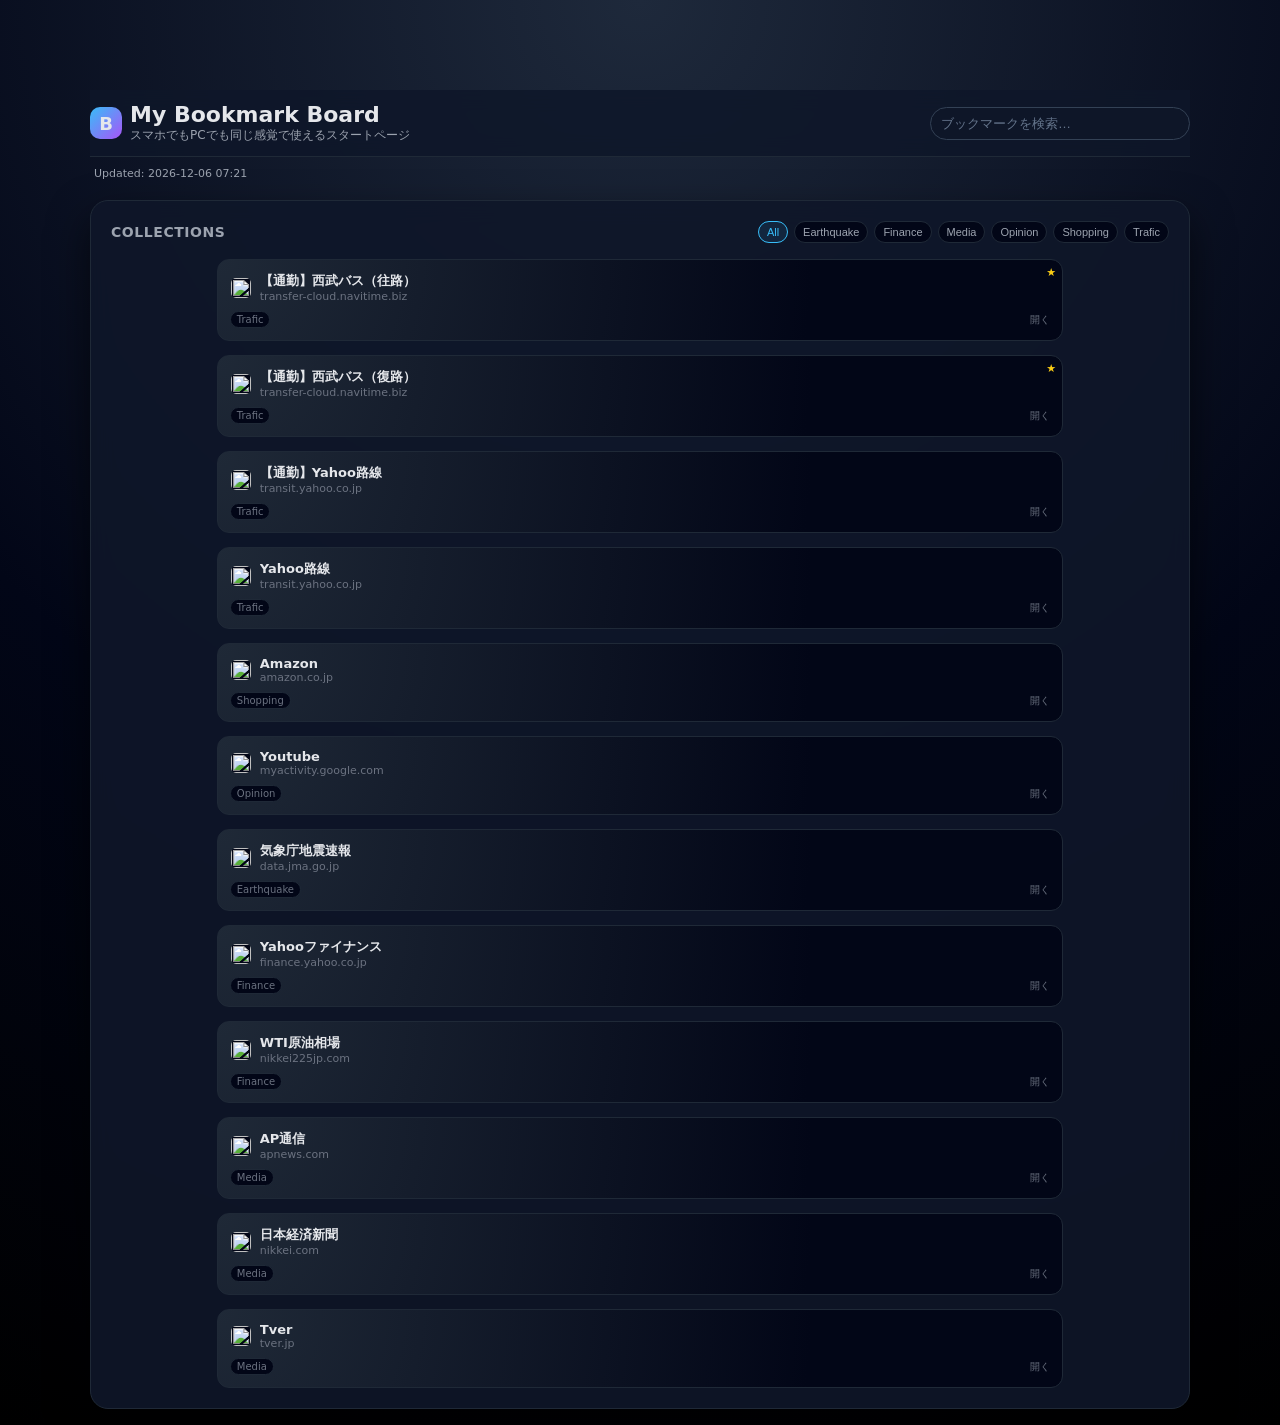
==== index.html @ b2324248 "Add files via upload" ====
<!DOCTYPE html>
<html lang="ja">
<head>
  <meta charset="UTF-8" />
  <meta name="viewport" content="width=device-width,initial-scale=1" />
  <title>My Bookmarks</title>

  <link rel="icon" type="image/png" sizes="32x32" href="maruto.png">
  <link rel="icon" type="image/png" sizes="192x192" href="maruto.png">

  <style>
    :root {
      --bg: #0f172a;
      --card: #1e293b;
      --accent: #38bdf8;
      --text: #e5e7eb;
      --muted: #9ca3af;
      --radius: 12px;
    }

    * {
      box-sizing: border-box;
      margin: 0;
      padding: 0;
    }

    body {
      font-family: system-ui, -apple-system, BlinkMacSystemFont, "Segoe UI", sans-serif;
      background: radial-gradient(circle at top, #1e293b 0, #020617 55%, #000 100%);
      color: var(--text);
      min-height: 100vh;
      display: flex;
      justify-content: center;
      align-items: stretch;
      padding: 16px;

      /* ▼ 固定ヘッダーと重ならないように余白を追加 */
      padding-top: 90px;
    }

    .app {
      width: 100%;
      max-width: 1100px;
      margin: auto;
      display: flex;
      flex-direction: column;
      gap: 16px;
    }

    /* ▼ ヘッダーを固定（sticky）にする */
    header {
      position: sticky;
      top: 0;
      z-index: 9999;
      background: rgba(15, 23, 42, 0.85);
      backdrop-filter: blur(10px);
      padding: 12px 0;
      border-bottom: 1px solid #1f2937;

      display: flex;
      flex-wrap: wrap;
      align-items: center;
      justify-content: space-between;
      gap: 12px;
    }

    .title {
      display: flex;
      align-items: center;
      gap: 8px;
    }

    .logo {
      width: 32px;
      height: 32px;
      border-radius: 10px;
      background: linear-gradient(135deg, #38bdf8, #a855f7);
      display: flex;
      align-items: center;
      justify-content: center;
      font-weight: 700;
      font-size: 18px;
    }

    h1 {
      font-size: 20px;
    }

    .subtitle {
      font-size: 12px;
      color: var(--muted);
    }

    .file-info {
      font-size: 11px;
      color: #9ca3af;
      margin-top: -6px;
      margin-bottom: 4px;
      padding-left: 4px;
      user-select: none;
    }

    .search {
      flex: 1;
      min-width: 180px;
      display: flex;
      justify-content: flex-end;
    }

    .search input {
      width: 100%;
      max-width: 260px;
      padding: 8px 10px;
      border-radius: 999px;
      border: 1px solid #334155;
      background: rgba(15, 23, 42, 0.9);
      color: var(--text);
      font-size: 13px;
      outline: none;
    }

    .search input::placeholder {
      color: #64748b;
    }

    main {
      background: rgba(15, 23, 42, 0.9);
      border-radius: 18px;
      border: 1px solid #1f2937;
      box-shadow: 0 18px 40px rgba(0, 0, 0, 0.6);
      padding: 16px;
      display: flex;
      flex-direction: column;
      gap: 16px;
      backdrop-filter: blur(12px);
    }

    .section-header {
      display: flex;
      justify-content: space-between;
      align-items: center;
      gap: 8px;
      flex-wrap: wrap;
    }

    .section-header h2 {
      font-size: 14px;
      letter-spacing: 0.04em;
      text-transform: uppercase;
      color: #9ca3af;
    }

    .tags {
      display: flex;
      flex-wrap: wrap;
      gap: 6px;
    }

    .tag {
      font-size: 11px;
      padding: 4px 8px;
      border-radius: 999px;
      border: 1px solid #1f2937;
      background: #020617;
      color: #9ca3af;
      cursor: pointer;
      user-select: none;
    }

    .tag.active {
      border-color: var(--accent);
      color: var(--accent);
      background: rgba(56, 189, 248, 0.1);
    }

    .grid {
      display: flex;
      flex-direction: column;
      gap: 12px;
    }

    .card {
      position: relative;
      background: radial-gradient(circle at top left, #1f2937 0, #020617 70%);
      border-radius: var(--radius);
      padding: 12px;
      border: 1px solid #1f2937;
      display: flex;
      flex-direction: column;
      gap: 8px;
      cursor: pointer;
      transition: transform 0.12s ease-out, box-shadow 0.12s ease-out, border-color 0.12s;

      width: 80%;
      margin: 0 auto;
    }

    .card:hover {
      transform: translateY(-2px);
      box-shadow: 0 10px 25px rgba(15, 23, 42, 0.9);
      border-color: var(--accent);
    }

    .card-header {
      display: flex;
      align-items: center;
      gap: 8px;
    }

    .favicon {
      width: 22px;
      height: 22px;
      border-radius: 6px;
      background: #020617;
      display: flex;
      align-items: center;
      justify-content: center;
      font-size: 11px;
      border: 1px solid #1f2937;
      overflow: hidden;
    }

    .favicon img {
      width: 100%;
      height: 100%;
      object-fit: cover;
    }

    .card-title {
      font-size: 13px;
      font-weight: 600;
      white-space: nowrap;
      overflow: hidden;
      text-overflow: ellipsis;
    }

    .card-url {
      font-size: 11px;
      color: #6b7280;
      white-space: nowrap;
      overflow: hidden;
      text-overflow: ellipsis;
    }

    .card-footer {
      display: flex;
      justify-content: space-between;
      align-items: center;
      font-size: 10px;
      color: #6b7280;
    }

    .badge {
      padding: 2px 6px;
      border-radius: 999px;
      border: 1px solid #1f2937;
      background: #020617;
    }

    .pin {
      position: absolute;
      top: 6px;
      right: 6px;
      font-size: 11px;
      color: #facc15;
    }

    @media (min-width: 768px) {
      main {
        padding: 20px;
      }
      h1 {
        font-size: 22px;
      }
      .grid {
        gap: 14px;
      }
    }
  </style>
</head>

<body>
  <div class="app">
    <header>
      <div class="title">
        <div class="logo">B</div>
        <div>
          <h1>My Bookmark Board</h1>
          <div class="subtitle">スマホでもPCでも同じ感覚で使えるスタートページ</div>
        </div>
      </div>
      <div class="search">
        <input id="searchInput" type="search" placeholder="ブックマークを検索…" />
      </div>
    </header>

    <div id="fileInfo" class="file-info"></div>

    <main>
      <div class="section-header">
        <h2>Collections</h2>
        <div class="tags" id="tagBar"></div>
      </div>

      <section class="grid" id="bookmarkGrid"></section>
    </main>
  </div>

  <script>
    let bookmarks = [];
    let activeTag = "All";
    let searchKeyword = "";

    function getDomain(url) {
      try { return new URL(url).hostname.replace("www.", ""); }
      catch { return url; }
    }

    function getFaviconUrl(url) {
      try {
        const u = new URL(url);
        return `${u.origin}/favicon.ico`;
      } catch {
        return "";
      }
    }

    const gridEl = document.getElementById("bookmarkGrid");
    const tagBarEl = document.getElementById("tagBar");
    const searchInputEl = document.getElementById("searchInput");

    function renderTags() {
      const tags = ["All", ...new Set(bookmarks.map(b => b.tag))];

      const sortedTags = ["All", ...tags.slice(1).sort((a, b) =>
        a.localeCompare(b, 'en', { sensitivity: 'base' })
      )];

      tagBarEl.innerHTML = "";
      sortedTags.forEach(tag => {
        const btn = document.createElement("button");
        btn.textContent = tag;
        btn.className = "tag" + (tag === activeTag ? " active" : "");
        btn.addEventListener("click", () => {
          activeTag = tag;
          renderTags();
          renderGrid();
        });
        tagBarEl.appendChild(btn);
      });
    }

    function renderGrid() {
      gridEl.innerHTML = "";

      const filtered = bookmarks
        .filter(b => activeTag === "All" || b.tag === activeTag)
        .filter(b =>
          !searchKeyword ||
          b.title.toLowerCase().includes(searchKeyword) ||
          b.url.toLowerCase().includes(searchKeyword)
        );

      filtered.forEach(b => {
        const card = document.createElement("article");
        card.className = "card";
        card.addEventListener("click", () => window.open(b.url, "_blank"));

        const faviconUrl = getFaviconUrl(b.url);

        card.innerHTML = `
          ${b.pinned ? '<div class="pin">★</div>' : ""}
          <div class="card-header">
            <div class="favicon">
              ${faviconUrl ? `<img src="${faviconUrl}" alt="">` : `<span>${b.title[0] ?? "?"}</span>`}
            </div>
            <div>
              <div class="card-title" title="${b.title}">${b.title}</div>
              <div class="card-url" title="${b.url}">${getDomain(b.url)}</div>
            </div>
          </div>
          <div class="card-footer">
            <span class="badge">${b.tag}</span>
            <span>開く</span>
          </div>
        `;

        gridEl.appendChild(card);
      });
    }

    fetch("bookmarks.json", { cache: "no-store" })
      .then(res => {
        const lastModified = res.headers.get("Last-Modified");

        if (lastModified) {
          const date = new Date(lastModified);

          const y = date.getFullYear();
          const m = String(date.getMonth() + 1).padStart(2, "0");
          const d = String(date.getDate()).padStart(2, "0");
          const hh = String(date.getHours()).padStart(2, "0");
          const mm = String(date.getMinutes()).padStart(2, "0");

          document.getElementById("fileInfo").textContent =
            `Updated: ${y}-${m}-${d} ${hh}:${mm}`;
        }

        return res.json();
      })
      .then(data => {
        bookmarks = data;
        renderTags();
        renderGrid();
      })
      .catch(err => console.error("JSON 読み込みエラー:", err));

    const fileInfoEl = document.getElementById("fileInfo");
    const modified = new Date(document.lastModified);
    fileInfoEl.textContent = `Updated: ${modified.getFullYear()}-${String(modified.getMonth()+1).padStart(2,"0")}-${String(modified.getDate()).padStart(2,"0")}`;
  </script>
</body>
</html>
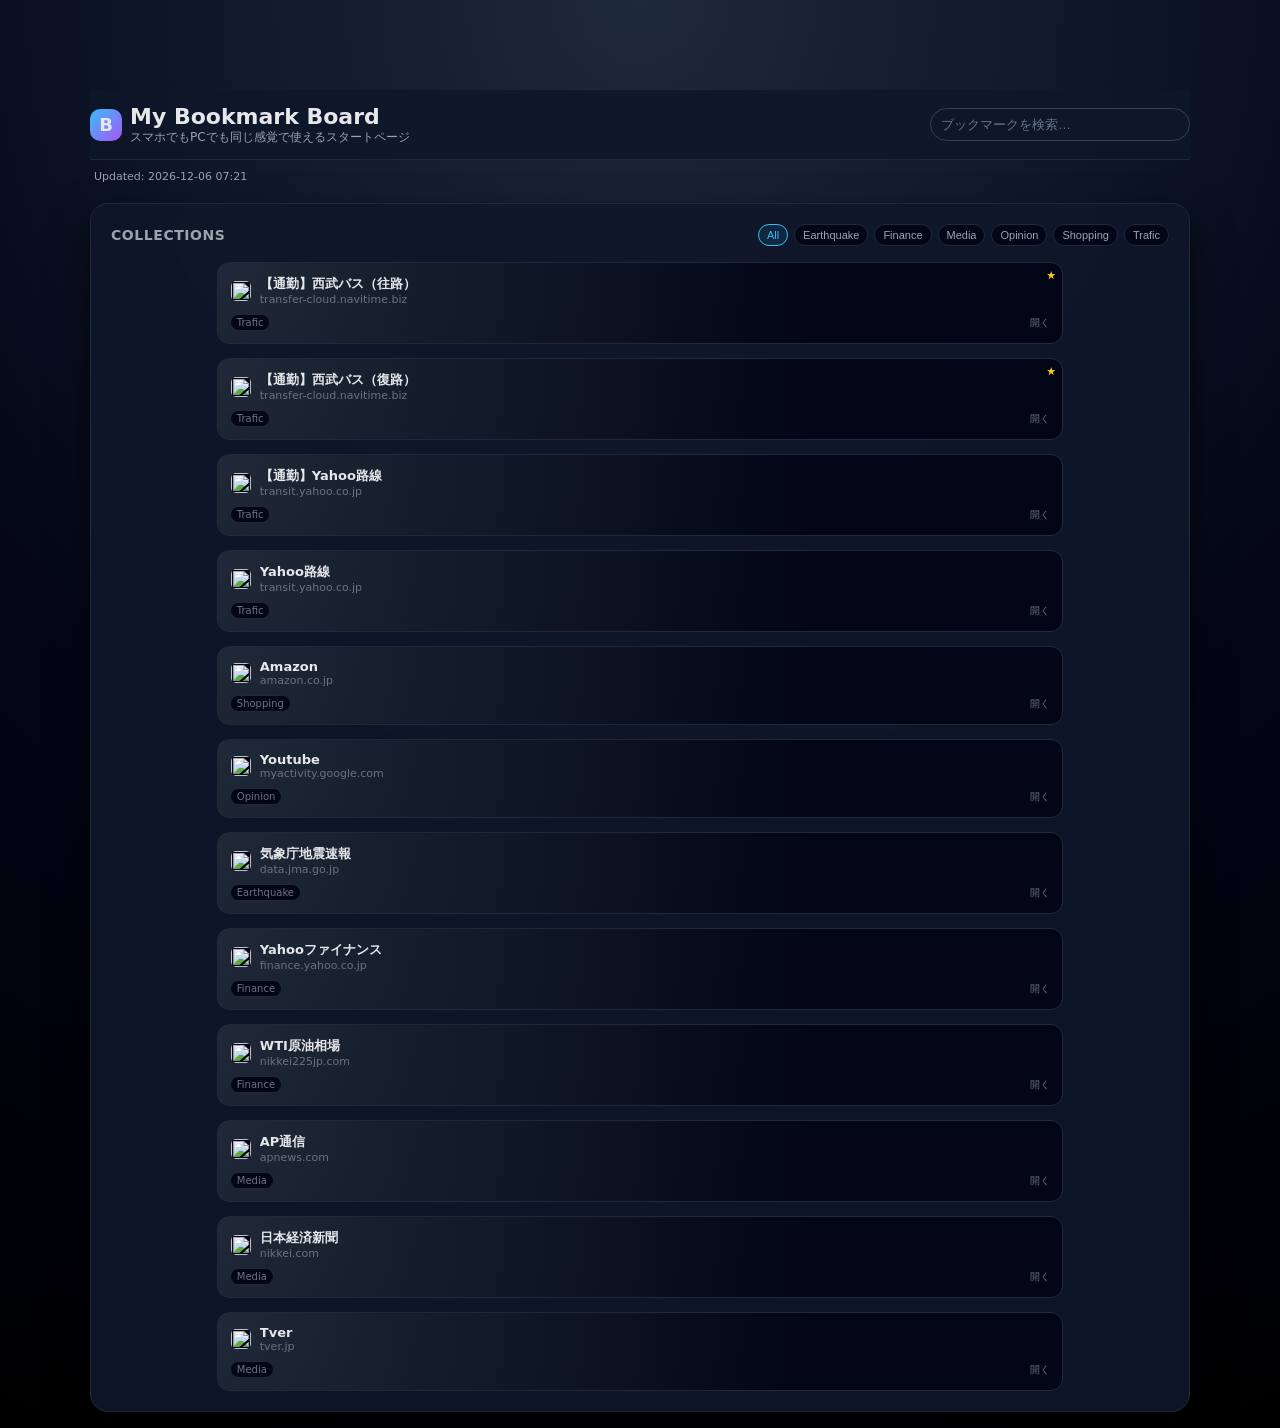
==== commit acbeccdc: "Add files via upload" ====
--- a/index.html
+++ b/index.html
@@ -47,27 +47,30 @@
       gap: 16px;
     }
 
-    /* ▼ ヘッダーを固定（sticky）にする */
+    /* ▼ ヘッダーを固定（スマホで動かないように高さ固定） */
     header {
       position: sticky;
       top: 0;
       z-index: 9999;
       background: rgba(15, 23, 42, 0.85);
       backdrop-filter: blur(10px);
-      padding: 12px 0;
       border-bottom: 1px solid #1f2937;
 
       display: flex;
-      flex-wrap: wrap;
+      flex-wrap: nowrap;   /* ← スマホで折り返さない */
       align-items: center;
       justify-content: space-between;
       gap: 12px;
+
+      height: 70px;        /* ← 高さを固定（これで上下に動かない） */
+      padding: 12px 0;
     }
 
     .title {
       display: flex;
       align-items: center;
       gap: 8px;
+      flex-shrink: 0; /* ← タイトルが潰れない */
     }
 
     .logo {
@@ -84,11 +87,13 @@
 
     h1 {
       font-size: 20px;
+      white-space: nowrap; /* ← スマホで折り返さない */
     }
 
     .subtitle {
       font-size: 12px;
       color: var(--muted);
+      white-space: nowrap;
     }
 
     .file-info {
@@ -102,9 +107,10 @@
 
     .search {
       flex: 1;
-      min-width: 180px;
+      min-width: 140px;
       display: flex;
       justify-content: flex-end;
+      flex-shrink: 0; /* ← 検索バーが下に落ちない */
     }
 
     .search input {
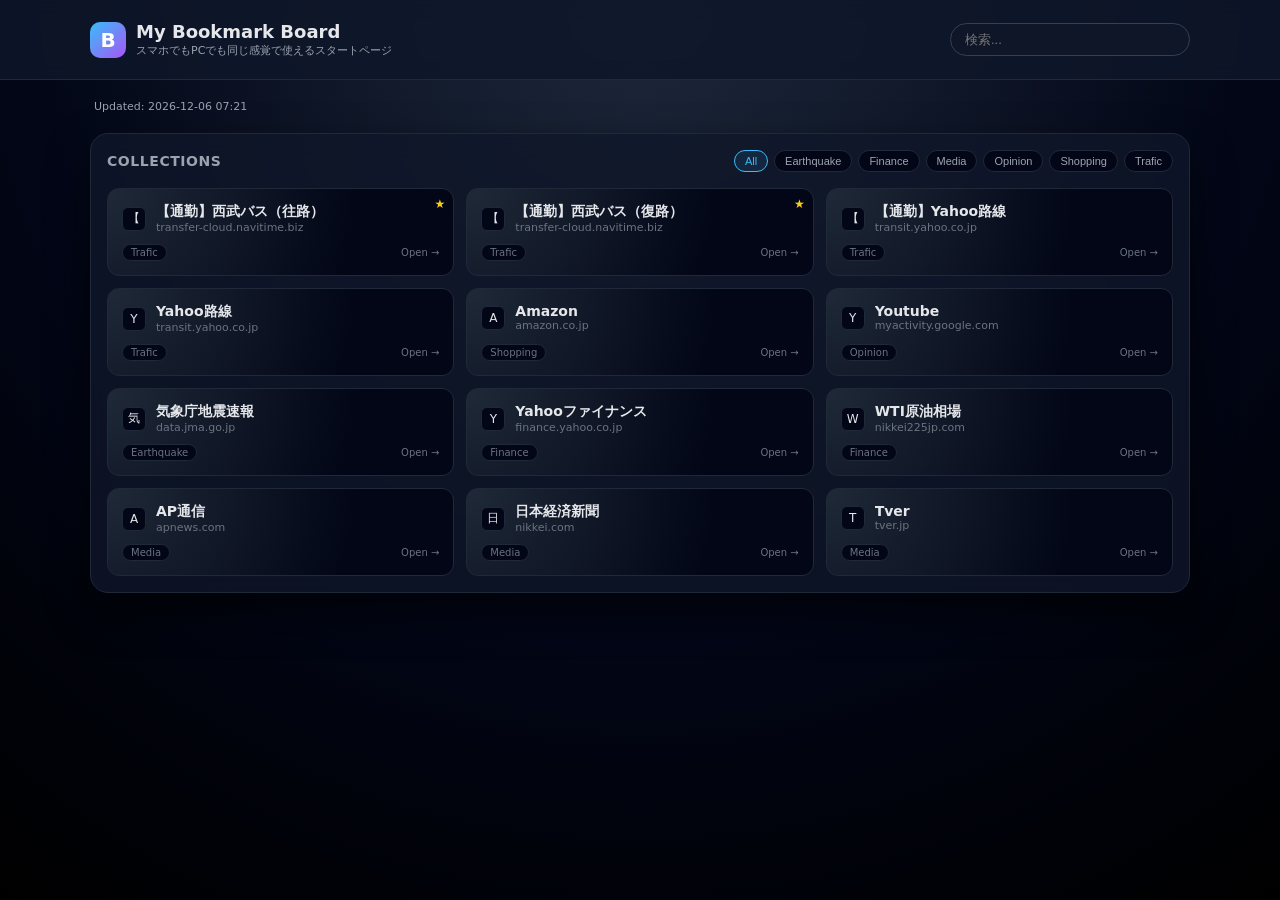
==== commit ecc7ff7d: "Rename gemini-code-1777775646847.html to index.html" ====
--- a/index.html
+++ b/index.html
@@ -1,429 +1,433 @@
-<!DOCTYPE html>
-<html lang="ja">
-<head>
-  <meta charset="UTF-8" />
-  <meta name="viewport" content="width=device-width,initial-scale=1" />
-  <title>My Bookmarks</title>
-
-  <link rel="icon" type="image/png" sizes="32x32" href="maruto.png">
-  <link rel="icon" type="image/png" sizes="192x192" href="maruto.png">
-
-  <style>
-    :root {
-      --bg: #0f172a;
-      --card: #1e293b;
-      --accent: #38bdf8;
-      --text: #e5e7eb;
-      --muted: #9ca3af;
-      --radius: 12px;
-    }
-
-    * {
-      box-sizing: border-box;
-      margin: 0;
-      padding: 0;
-    }
-
-    body {
-      font-family: system-ui, -apple-system, BlinkMacSystemFont, "Segoe UI", sans-serif;
-      background: radial-gradient(circle at top, #1e293b 0, #020617 55%, #000 100%);
-      color: var(--text);
-      min-height: 100vh;
-      display: flex;
-      justify-content: center;
-      align-items: stretch;
-      padding: 16px;
-
-      /* ▼ 固定ヘッダーと重ならないように余白を追加 */
-      padding-top: 90px;
-    }
-
-    .app {
-      width: 100%;
-      max-width: 1100px;
-      margin: auto;
-      display: flex;
-      flex-direction: column;
-      gap: 16px;
-    }
-
-    /* ▼ ヘッダーを固定（スマホで動かないように高さ固定） */
-    header {
-      position: sticky;
-      top: 0;
-      z-index: 9999;
-      background: rgba(15, 23, 42, 0.85);
-      backdrop-filter: blur(10px);
-      border-bottom: 1px solid #1f2937;
-
-      display: flex;
-      flex-wrap: nowrap;   /* ← スマホで折り返さない */
-      align-items: center;
-      justify-content: space-between;
-      gap: 12px;
-
-      height: 70px;        /* ← 高さを固定（これで上下に動かない） */
-      padding: 12px 0;
-    }
-
-    .title {
-      display: flex;
-      align-items: center;
-      gap: 8px;
-      flex-shrink: 0; /* ← タイトルが潰れない */
-    }
-
-    .logo {
-      width: 32px;
-      height: 32px;
-      border-radius: 10px;
-      background: linear-gradient(135deg, #38bdf8, #a855f7);
-      display: flex;
-      align-items: center;
-      justify-content: center;
-      font-weight: 700;
-      font-size: 18px;
-    }
-
-    h1 {
-      font-size: 20px;
-      white-space: nowrap; /* ← スマホで折り返さない */
-    }
-
-    .subtitle {
-      font-size: 12px;
-      color: var(--muted);
-      white-space: nowrap;
-    }
-
-    .file-info {
-      font-size: 11px;
-      color: #9ca3af;
-      margin-top: -6px;
-      margin-bottom: 4px;
-      padding-left: 4px;
-      user-select: none;
-    }
-
-    .search {
-      flex: 1;
-      min-width: 140px;
-      display: flex;
-      justify-content: flex-end;
-      flex-shrink: 0; /* ← 検索バーが下に落ちない */
-    }
-
-    .search input {
-      width: 100%;
-      max-width: 260px;
-      padding: 8px 10px;
-      border-radius: 999px;
-      border: 1px solid #334155;
-      background: rgba(15, 23, 42, 0.9);
-      color: var(--text);
-      font-size: 13px;
-      outline: none;
-    }
-
-    .search input::placeholder {
-      color: #64748b;
-    }
-
-    main {
-      background: rgba(15, 23, 42, 0.9);
-      border-radius: 18px;
-      border: 1px solid #1f2937;
-      box-shadow: 0 18px 40px rgba(0, 0, 0, 0.6);
-      padding: 16px;
-      display: flex;
-      flex-direction: column;
-      gap: 16px;
-      backdrop-filter: blur(12px);
-    }
-
-    .section-header {
-      display: flex;
-      justify-content: space-between;
-      align-items: center;
-      gap: 8px;
-      flex-wrap: wrap;
-    }
-
-    .section-header h2 {
-      font-size: 14px;
-      letter-spacing: 0.04em;
-      text-transform: uppercase;
-      color: #9ca3af;
-    }
-
-    .tags {
-      display: flex;
-      flex-wrap: wrap;
-      gap: 6px;
-    }
-
-    .tag {
-      font-size: 11px;
-      padding: 4px 8px;
-      border-radius: 999px;
-      border: 1px solid #1f2937;
-      background: #020617;
-      color: #9ca3af;
-      cursor: pointer;
-      user-select: none;
-    }
-
-    .tag.active {
-      border-color: var(--accent);
-      color: var(--accent);
-      background: rgba(56, 189, 248, 0.1);
-    }
-
-    .grid {
-      display: flex;
-      flex-direction: column;
-      gap: 12px;
-    }
-
-    .card {
-      position: relative;
-      background: radial-gradient(circle at top left, #1f2937 0, #020617 70%);
-      border-radius: var(--radius);
-      padding: 12px;
-      border: 1px solid #1f2937;
-      display: flex;
-      flex-direction: column;
-      gap: 8px;
-      cursor: pointer;
-      transition: transform 0.12s ease-out, box-shadow 0.12s ease-out, border-color 0.12s;
-
-      width: 80%;
-      margin: 0 auto;
-    }
-
-    .card:hover {
-      transform: translateY(-2px);
-      box-shadow: 0 10px 25px rgba(15, 23, 42, 0.9);
-      border-color: var(--accent);
-    }
-
-    .card-header {
-      display: flex;
-      align-items: center;
-      gap: 8px;
-    }
-
-    .favicon {
-      width: 22px;
-      height: 22px;
-      border-radius: 6px;
-      background: #020617;
-      display: flex;
-      align-items: center;
-      justify-content: center;
-      font-size: 11px;
-      border: 1px solid #1f2937;
-      overflow: hidden;
-    }
-
-    .favicon img {
-      width: 100%;
-      height: 100%;
-      object-fit: cover;
-    }
-
-    .card-title {
-      font-size: 13px;
-      font-weight: 600;
-      white-space: nowrap;
-      overflow: hidden;
-      text-overflow: ellipsis;
-    }
-
-    .card-url {
-      font-size: 11px;
-      color: #6b7280;
-      white-space: nowrap;
-      overflow: hidden;
-      text-overflow: ellipsis;
-    }
-
-    .card-footer {
-      display: flex;
-      justify-content: space-between;
-      align-items: center;
-      font-size: 10px;
-      color: #6b7280;
-    }
-
-    .badge {
-      padding: 2px 6px;
-      border-radius: 999px;
-      border: 1px solid #1f2937;
-      background: #020617;
-    }
-
-    .pin {
-      position: absolute;
-      top: 6px;
-      right: 6px;
-      font-size: 11px;
-      color: #facc15;
-    }
-
-    @media (min-width: 768px) {
-      main {
-        padding: 20px;
-      }
-      h1 {
-        font-size: 22px;
-      }
-      .grid {
-        gap: 14px;
-      }
-    }
-  </style>
-</head>
-
-<body>
-  <div class="app">
-    <header>
-      <div class="title">
-        <div class="logo">B</div>
-        <div>
-          <h1>My Bookmark Board</h1>
-          <div class="subtitle">スマホでもPCでも同じ感覚で使えるスタートページ</div>
-        </div>
-      </div>
-      <div class="search">
-        <input id="searchInput" type="search" placeholder="ブックマークを検索…" />
-      </div>
-    </header>
-
-    <div id="fileInfo" class="file-info"></div>
-
-    <main>
-      <div class="section-header">
-        <h2>Collections</h2>
-        <div class="tags" id="tagBar"></div>
-      </div>
-
-      <section class="grid" id="bookmarkGrid"></section>
-    </main>
-  </div>
-
-  <script>
-    let bookmarks = [];
-    let activeTag = "All";
-    let searchKeyword = "";
-
-    function getDomain(url) {
-      try { return new URL(url).hostname.replace("www.", ""); }
-      catch { return url; }
-    }
-
-    function getFaviconUrl(url) {
-      try {
-        const u = new URL(url);
-        return `${u.origin}/favicon.ico`;
-      } catch {
-        return "";
-      }
-    }
-
-    const gridEl = document.getElementById("bookmarkGrid");
-    const tagBarEl = document.getElementById("tagBar");
-    const searchInputEl = document.getElementById("searchInput");
-
-    function renderTags() {
-      const tags = ["All", ...new Set(bookmarks.map(b => b.tag))];
-
-      const sortedTags = ["All", ...tags.slice(1).sort((a, b) =>
-        a.localeCompare(b, 'en', { sensitivity: 'base' })
-      )];
-
-      tagBarEl.innerHTML = "";
-      sortedTags.forEach(tag => {
-        const btn = document.createElement("button");
-        btn.textContent = tag;
-        btn.className = "tag" + (tag === activeTag ? " active" : "");
-        btn.addEventListener("click", () => {
-          activeTag = tag;
-          renderTags();
-          renderGrid();
-        });
-        tagBarEl.appendChild(btn);
-      });
-    }
-
-    function renderGrid() {
-      gridEl.innerHTML = "";
-
-      const filtered = bookmarks
-        .filter(b => activeTag === "All" || b.tag === activeTag)
-        .filter(b =>
-          !searchKeyword ||
-          b.title.toLowerCase().includes(searchKeyword) ||
-          b.url.toLowerCase().includes(searchKeyword)
-        );
-
-      filtered.forEach(b => {
-        const card = document.createElement("article");
-        card.className = "card";
-        card.addEventListener("click", () => window.open(b.url, "_blank"));
-
-        const faviconUrl = getFaviconUrl(b.url);
-
-        card.innerHTML = `
-          ${b.pinned ? '<div class="pin">★</div>' : ""}
-          <div class="card-header">
-            <div class="favicon">
-              ${faviconUrl ? `<img src="${faviconUrl}" alt="">` : `<span>${b.title[0] ?? "?"}</span>`}
-            </div>
-            <div>
-              <div class="card-title" title="${b.title}">${b.title}</div>
-              <div class="card-url" title="${b.url}">${getDomain(b.url)}</div>
-            </div>
-          </div>
-          <div class="card-footer">
-            <span class="badge">${b.tag}</span>
-            <span>開く</span>
-          </div>
-        `;
-
-        gridEl.appendChild(card);
-      });
-    }
-
-    fetch("bookmarks.json", { cache: "no-store" })
-      .then(res => {
-        const lastModified = res.headers.get("Last-Modified");
-
-        if (lastModified) {
-          const date = new Date(lastModified);
-
-          const y = date.getFullYear();
-          const m = String(date.getMonth() + 1).padStart(2, "0");
-          const d = String(date.getDate()).padStart(2, "0");
-          const hh = String(date.getHours()).padStart(2, "0");
-          const mm = String(date.getMinutes()).padStart(2, "0");
-
-          document.getElementById("fileInfo").textContent =
-            `Updated: ${y}-${m}-${d} ${hh}:${mm}`;
-        }
-
-        return res.json();
-      })
-      .then(data => {
-        bookmarks = data;
-        renderTags();
-        renderGrid();
-      })
-      .catch(err => console.error("JSON 読み込みエラー:", err));
-
-    const fileInfoEl = document.getElementById("fileInfo");
-    const modified = new Date(document.lastModified);
-    fileInfoEl.textContent = `Updated: ${modified.getFullYear()}-${String(modified.getMonth()+1).padStart(2,"0")}-${String(modified.getDate()).padStart(2,"0")}`;
-  </script>
-</body>
-</html>
+<!DOCTYPE html>
+<html lang="ja">
+<head>
+  <meta charset="UTF-8" />
+  <meta name="viewport" content="width=device-width,initial-scale=1" />
+  <title>My Bookmarks</title>
+
+  <link rel="icon" type="image/png" sizes="32x32" href="maruto.png">
+  <link rel="icon" type="image/png" sizes="192x192" href="maruto.png">
+
+  <style>
+    :root {
+      --bg: #0f172a;
+      --card: #1e293b;
+      --accent: #38bdf8;
+      --text: #e5e7eb;
+      --muted: #9ca3af;
+      --radius: 12px;
+    }
+
+    * {
+      box-sizing: border-box;
+      margin: 0;
+      padding: 0;
+    }
+
+    body {
+      font-family: system-ui, -apple-system, BlinkMacSystemFont, "Segoe UI", sans-serif;
+      background: radial-gradient(circle at top, #1e293b 0, #020617 55%, #000 100%);
+      color: var(--text);
+      min-height: 100vh;
+      /* ヘッダー(80px) + 少しの余裕を持たせる余白 */
+      padding-top: 100px;
+      padding-left: 16px;
+      padding-right: 16px;
+      padding-bottom: 32px;
+    }
+
+    .app {
+      width: 100%;
+      max-width: 1100px;
+      margin: 0 auto;
+      display: flex;
+      flex-direction: column;
+      gap: 16px;
+    }
+
+    /* ▼ ヘッダーを画面最上部に完全固定 */
+    header {
+      position: fixed;
+      top: 0;
+      left: 0;
+      width: 100%;
+      height: 80px;
+      z-index: 9999;
+      background: rgba(15, 23, 42, 0.85);
+      backdrop-filter: blur(10px);
+      border-bottom: 1px solid #1f2937;
+      display: flex;
+      justify-content: center;
+      align-items: center;
+      padding: 0 16px;
+    }
+
+    /* ヘッダー内部のコンテンツ幅を制限 */
+    .header-inner {
+      width: 100%;
+      max-width: 1100px;
+      display: flex;
+      align-items: center;
+      justify-content: space-between;
+      gap: 12px;
+    }
+
+    .title {
+      display: flex;
+      align-items: center;
+      gap: 10px;
+      flex-shrink: 0;
+    }
+
+    .logo {
+      width: 36px;
+      height: 36px;
+      border-radius: 10px;
+      background: linear-gradient(135deg, #38bdf8, #a855f7);
+      display: flex;
+      align-items: center;
+      justify-content: center;
+      font-weight: 700;
+      font-size: 20px;
+      color: white;
+    }
+
+    h1 {
+      font-size: 18px;
+      white-space: nowrap;
+      line-height: 1.2;
+    }
+
+    .subtitle {
+      font-size: 11px;
+      color: var(--muted);
+      white-space: nowrap;
+    }
+
+    .file-info {
+      font-size: 11px;
+      color: #9ca3af;
+      padding-left: 4px;
+      margin-bottom: 4px;
+    }
+
+    .search {
+      flex: 1;
+      display: flex;
+      justify-content: flex-end;
+      min-width: 120px;
+    }
+
+    .search input {
+      width: 100%;
+      max-width: 240px;
+      padding: 8px 14px;
+      border-radius: 999px;
+      border: 1px solid #334155;
+      background: rgba(15, 23, 42, 0.9);
+      color: var(--text);
+      font-size: 13px;
+      outline: none;
+      transition: border-color 0.2s;
+    }
+
+    .search input:focus {
+      border-color: var(--accent);
+    }
+
+    main {
+      background: rgba(15, 23, 42, 0.8);
+      border-radius: 18px;
+      border: 1px solid #1f2937;
+      box-shadow: 0 18px 40px rgba(0, 0, 0, 0.6);
+      padding: 16px;
+      display: flex;
+      flex-direction: column;
+      gap: 16px;
+      backdrop-filter: blur(12px);
+    }
+
+    .section-header {
+      display: flex;
+      justify-content: space-between;
+      align-items: center;
+      gap: 8px;
+      flex-wrap: wrap;
+    }
+
+    .section-header h2 {
+      font-size: 14px;
+      letter-spacing: 0.04em;
+      text-transform: uppercase;
+      color: #9ca3af;
+    }
+
+    .tags {
+      display: flex;
+      flex-wrap: wrap;
+      gap: 6px;
+    }
+
+    .tag {
+      font-size: 11px;
+      padding: 4px 10px;
+      border-radius: 999px;
+      border: 1px solid #1f2937;
+      background: #020617;
+      color: #9ca3af;
+      cursor: pointer;
+      transition: all 0.2s;
+    }
+
+    .tag.active {
+      border-color: var(--accent);
+      color: var(--accent);
+      background: rgba(56, 189, 248, 0.1);
+    }
+
+    .grid {
+      display: grid;
+      grid-template-columns: repeat(auto-fill, minmax(280px, 1fr));
+      gap: 12px;
+    }
+
+    .card {
+      position: relative;
+      background: radial-gradient(circle at top left, #1f2937 0, #020617 70%);
+      border-radius: var(--radius);
+      padding: 14px;
+      border: 1px solid #1f2937;
+      display: flex;
+      flex-direction: column;
+      gap: 10px;
+      cursor: pointer;
+      transition: transform 0.15s ease-out, border-color 0.15s;
+    }
+
+    .card:hover {
+      transform: translateY(-3px);
+      border-color: var(--accent);
+      box-shadow: 0 10px 20px rgba(0, 0, 0, 0.4);
+    }
+
+    .card-header {
+      display: flex;
+      align-items: center;
+      gap: 10px;
+    }
+
+    .favicon {
+      width: 24px;
+      height: 24px;
+      border-radius: 6px;
+      background: #020617;
+      display: flex;
+      align-items: center;
+      justify-content: center;
+      font-size: 12px;
+      border: 1px solid #1f2937;
+      overflow: hidden;
+      flex-shrink: 0;
+    }
+
+    .favicon img {
+      width: 100%;
+      height: 100%;
+      object-fit: cover;
+    }
+
+    .card-title {
+      font-size: 14px;
+      font-weight: 600;
+      white-space: nowrap;
+      overflow: hidden;
+      text-overflow: ellipsis;
+    }
+
+    .card-url {
+      font-size: 11px;
+      color: #6b7280;
+      white-space: nowrap;
+      overflow: hidden;
+      text-overflow: ellipsis;
+    }
+
+    .card-footer {
+      display: flex;
+      justify-content: space-between;
+      align-items: center;
+      font-size: 10px;
+      color: #6b7280;
+      margin-top: auto;
+    }
+
+    .badge {
+      padding: 2px 8px;
+      border-radius: 999px;
+      border: 1px solid #1f2937;
+      background: #020617;
+    }
+
+    .pin {
+      position: absolute;
+      top: 8px;
+      right: 8px;
+      font-size: 12px;
+      color: #facc15;
+    }
+
+    /* スマホ向け調整 */
+    @media (max-width: 600px) {
+      h1 { font-size: 15px; }
+      .subtitle { display: none; } /* スマホではサブタイトルを隠してスッキリさせる */
+      header { height: 70px; }
+      body { padding-top: 85px; }
+      .grid { grid-template-columns: 1fr; }
+    }
+  </style>
+</head>
+
+<body>
+  <div class="app">
+    <header>
+      <div class="header-inner">
+        <div class="title">
+          <div class="logo">B</div>
+          <div>
+            <h1>My Bookmark Board</h1>
+            <div class="subtitle">スマホでもPCでも同じ感覚で使えるスタートページ</div>
+          </div>
+        </div>
+        <div class="search">
+          <input id="searchInput" type="search" placeholder="検索..." />
+        </div>
+      </div>
+    </header>
+
+    <div id="fileInfo" class="file-info"></div>
+
+    <main>
+      <div class="section-header">
+        <h2>Collections</h2>
+        <div class="tags" id="tagBar"></div>
+      </div>
+
+      <section class="grid" id="bookmarkGrid"></section>
+    </main>
+  </div>
+
+  <script>
+    let bookmarks = [];
+    let activeTag = "All";
+    let searchKeyword = "";
+
+    function getDomain(url) {
+      try { return new URL(url).hostname.replace("www.", ""); }
+      catch { return url; }
+    }
+
+    function getFaviconUrl(url) {
+      try {
+        const u = new URL(url);
+        return `${u.origin}/favicon.ico`;
+      } catch {
+        return "";
+      }
+    }
+
+    const gridEl = document.getElementById("bookmarkGrid");
+    const tagBarEl = document.getElementById("tagBar");
+    const searchInputEl = document.getElementById("searchInput");
+
+    // 検索イベント
+    searchInputEl.addEventListener("input", (e) => {
+      searchKeyword = e.target.value.toLowerCase();
+      renderGrid();
+    });
+
+    function renderTags() {
+      const tags = ["All", ...new Set(bookmarks.map(b => b.tag))];
+      const sortedTags = ["All", ...tags.slice(1).sort((a, b) =>
+        a.localeCompare(b, 'en', { sensitivity: 'base' })
+      )];
+
+      tagBarEl.innerHTML = "";
+      sortedTags.forEach(tag => {
+        const btn = document.createElement("button");
+        btn.textContent = tag;
+        btn.className = "tag" + (tag === activeTag ? " active" : "");
+        btn.addEventListener("click", () => {
+          activeTag = tag;
+          renderTags();
+          renderGrid();
+        });
+        tagBarEl.appendChild(btn);
+      });
+    }
+
+    function renderGrid() {
+      gridEl.innerHTML = "";
+
+      const filtered = bookmarks
+        .filter(b => activeTag === "All" || b.tag === activeTag)
+        .filter(b =>
+          !searchKeyword ||
+          b.title.toLowerCase().includes(searchKeyword) ||
+          b.url.toLowerCase().includes(searchKeyword)
+        );
+
+      filtered.forEach(b => {
+        const card = document.createElement("article");
+        card.className = "card";
+        card.addEventListener("click", () => window.open(b.url, "_blank"));
+
+        const faviconUrl = getFaviconUrl(b.url);
+
+        card.innerHTML = `
+          ${b.pinned ? '<div class="pin">★</div>' : ""}
+          <div class="card-header">
+            <div class="favicon">
+              ${faviconUrl ? `<img src="${faviconUrl}" onerror="this.style.display='none';this.nextElementSibling.style.display='block';">` : ""}
+              <span style="display:${faviconUrl ? 'none' : 'block'}">${b.title[0] ?? "?"}</span>
+            </div>
+            <div style="overflow:hidden">
+              <div class="card-title" title="${b.title}">${b.title}</div>
+              <div class="card-url" title="${b.url}">${getDomain(b.url)}</div>
+            </div>
+          </div>
+          <div class="card-footer">
+            <span class="badge">${b.tag}</span>
+            <span>Open →</span>
+          </div>
+        `;
+        gridEl.appendChild(card);
+      });
+    }
+
+    fetch("bookmarks.json", { cache: "no-store" })
+      .then(res => {
+        const lastModified = res.headers.get("Last-Modified");
+        if (lastModified) {
+          const date = new Date(lastModified);
+          const y = date.getFullYear();
+          const m = String(date.getMonth() + 1).padStart(2, "0");
+          const d = String(date.getDate()).padStart(2, "0");
+          const hh = String(date.getHours()).padStart(2, "0");
+          const mm = String(date.getMinutes()).padStart(2, "0");
+          document.getElementById("fileInfo").textContent = `Updated: ${y}-${m}-${d} ${hh}:${mm}`;
+        }
+        return res.json();
+      })
+      .then(data => {
+        bookmarks = data;
+        renderTags();
+        renderGrid();
+      })
+      .catch(err => {
+        console.error("JSON 読み込みエラー:", err);
+        // JSONがない場合のダミー表示（デバッグ用）
+        document.getElementById("bookmarkGrid").innerHTML = "<p style='color:red; font-size:12px;'>bookmarks.json が読み込めませんでした。ファイル配置を確認してください。</p>";
+      });
+  </script>
+</body>
+</html>
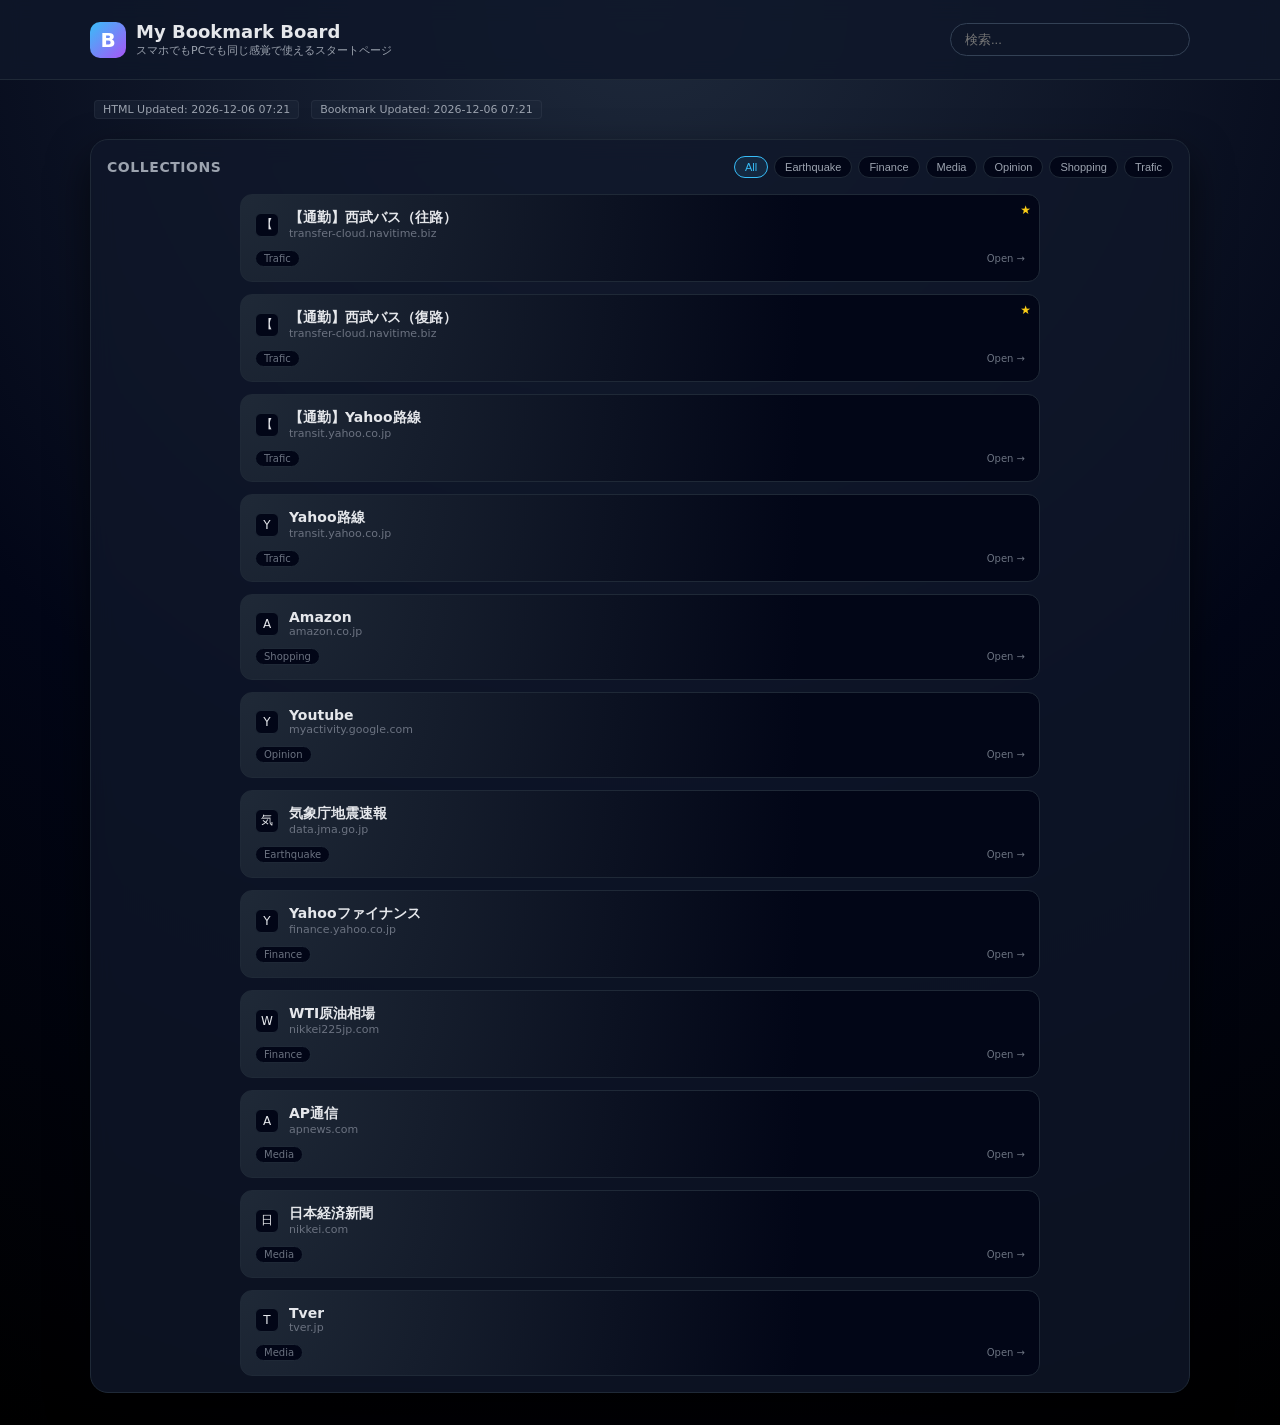
==== commit e53edf74: "Rename gemini-code-1777776262975.html to index.html" ====
--- a/index.html
+++ b/index.html
@@ -29,7 +29,6 @@
       background: radial-gradient(circle at top, #1e293b 0, #020617 55%, #000 100%);
       color: var(--text);
       min-height: 100vh;
-      /* ヘッダー(80px) + 少しの余裕を持たせる余白 */
       padding-top: 100px;
       padding-left: 16px;
       padding-right: 16px;
@@ -45,7 +44,6 @@
       gap: 16px;
     }
 
-    /* ▼ ヘッダーを画面最上部に完全固定 */
     header {
       position: fixed;
       top: 0;
@@ -62,7 +60,6 @@
       padding: 0 16px;
     }
 
-    /* ヘッダー内部のコンテンツ幅を制限 */
     .header-inner {
       width: 100%;
       max-width: 1100px;
@@ -104,11 +101,23 @@
       white-space: nowrap;
     }
 
+    /* 更新情報エリアのスタイル */
+    .info-container {
+      display: flex;
+      flex-wrap: wrap;
+      gap: 12px;
+      padding-left: 4px;
+      margin-bottom: 4px;
+      user-select: none;
+    }
+
     .file-info {
       font-size: 11px;
       color: #9ca3af;
-      padding-left: 4px;
-      margin-bottom: 4px;
+      background: rgba(30, 41, 59, 0.5);
+      padding: 2px 8px;
+      border-radius: 4px;
+      border: 1px solid rgba(255, 255, 255, 0.05);
     }
 
     .search {
@@ -187,8 +196,9 @@
 
     .grid {
       display: grid;
-      grid-template-columns: repeat(auto-fill, minmax(280px, 1fr));
+      grid-template-columns: 1fr;
       gap: 12px;
+      justify-items: center;
     }
 
     .card {
@@ -202,6 +212,8 @@
       gap: 10px;
       cursor: pointer;
       transition: transform 0.15s ease-out, border-color 0.15s;
+      width: 100%;
+      max-width: 800px; 
     }
 
     .card:hover {
@@ -276,13 +288,13 @@
       color: #facc15;
     }
 
-    /* スマホ向け調整 */
     @media (max-width: 600px) {
       h1 { font-size: 15px; }
-      .subtitle { display: none; } /* スマホではサブタイトルを隠してスッキリさせる */
+      .subtitle { display: none; }
       header { height: 70px; }
       body { padding-top: 85px; }
-      .grid { grid-template-columns: 1fr; }
+      .card { max-width: 100%; }
+      .info-container { gap: 6px; }
     }
   </style>
 </head>
@@ -304,7 +316,11 @@
       </div>
     </header>
 
-    <div id="fileInfo" class="file-info"></div>
+    <!-- 更新日時を表示するエリア -->
+    <div class="info-container">
+      <div id="htmlInfo" class="file-info">HTML Updated: --</div>
+      <div id="jsonInfo" class="file-info">Bookmark Updated: --</div>
+    </div>
 
     <main>
       <div class="section-header">
@@ -320,6 +336,24 @@
     let bookmarks = [];
     let activeTag = "All";
     let searchKeyword = "";
+
+    const gridEl = document.getElementById("bookmarkGrid");
+    const tagBarEl = document.getElementById("tagBar");
+    const searchInputEl = document.getElementById("searchInput");
+
+    // 日付フォーマット関数
+    function formatDate(dateString) {
+      const date = new Date(dateString);
+      const y = date.getFullYear();
+      const m = String(date.getMonth() + 1).padStart(2, "0");
+      const d = String(date.getDate()).padStart(2, "0");
+      const hh = String(date.getHours()).padStart(2, "0");
+      const mm = String(date.getMinutes()).padStart(2, "0");
+      return `${y}-${m}-${d} ${hh}:${mm}`;
+    }
+
+    // HTMLファイルの更新日取得
+    document.getElementById("htmlInfo").textContent = `HTML Updated: ${formatDate(document.lastModified)}`;
 
     function getDomain(url) {
       try { return new URL(url).hostname.replace("www.", ""); }
@@ -335,11 +369,6 @@
       }
     }
 
-    const gridEl = document.getElementById("bookmarkGrid");
-    const tagBarEl = document.getElementById("tagBar");
-    const searchInputEl = document.getElementById("searchInput");
-
-    // 検索イベント
     searchInputEl.addEventListener("input", (e) => {
       searchKeyword = e.target.value.toLowerCase();
       renderGrid();
@@ -404,17 +433,15 @@
       });
     }
 
+    // JSONデータの取得とJSON更新日の反映
     fetch("bookmarks.json", { cache: "no-store" })
       .then(res => {
         const lastModified = res.headers.get("Last-Modified");
         if (lastModified) {
-          const date = new Date(lastModified);
-          const y = date.getFullYear();
-          const m = String(date.getMonth() + 1).padStart(2, "0");
-          const d = String(date.getDate()).padStart(2, "0");
-          const hh = String(date.getHours()).padStart(2, "0");
-          const mm = String(date.getMinutes()).padStart(2, "0");
-          document.getElementById("fileInfo").textContent = `Updated: ${y}-${m}-${d} ${hh}:${mm}`;
+          document.getElementById("jsonInfo").textContent = `Bookmark Updated: ${formatDate(lastModified)}`;
+        } else {
+          // サーバーによっては Last-Modified を返さないため、その場合は非表示にするか現在時刻にする等の処理
+          document.getElementById("jsonInfo").textContent = `Bookmark Updated: (Live)`;
         }
         return res.json();
       })
@@ -425,8 +452,7 @@
       })
       .catch(err => {
         console.error("JSON 読み込みエラー:", err);
-        // JSONがない場合のダミー表示（デバッグ用）
-        document.getElementById("bookmarkGrid").innerHTML = "<p style='color:red; font-size:12px;'>bookmarks.json が読み込めませんでした。ファイル配置を確認してください。</p>";
+        document.getElementById("bookmarkGrid").innerHTML = "<p style='color:red; font-size:12px;'>bookmarks.json が読み込めませんでした。</p>";
       });
   </script>
 </body>
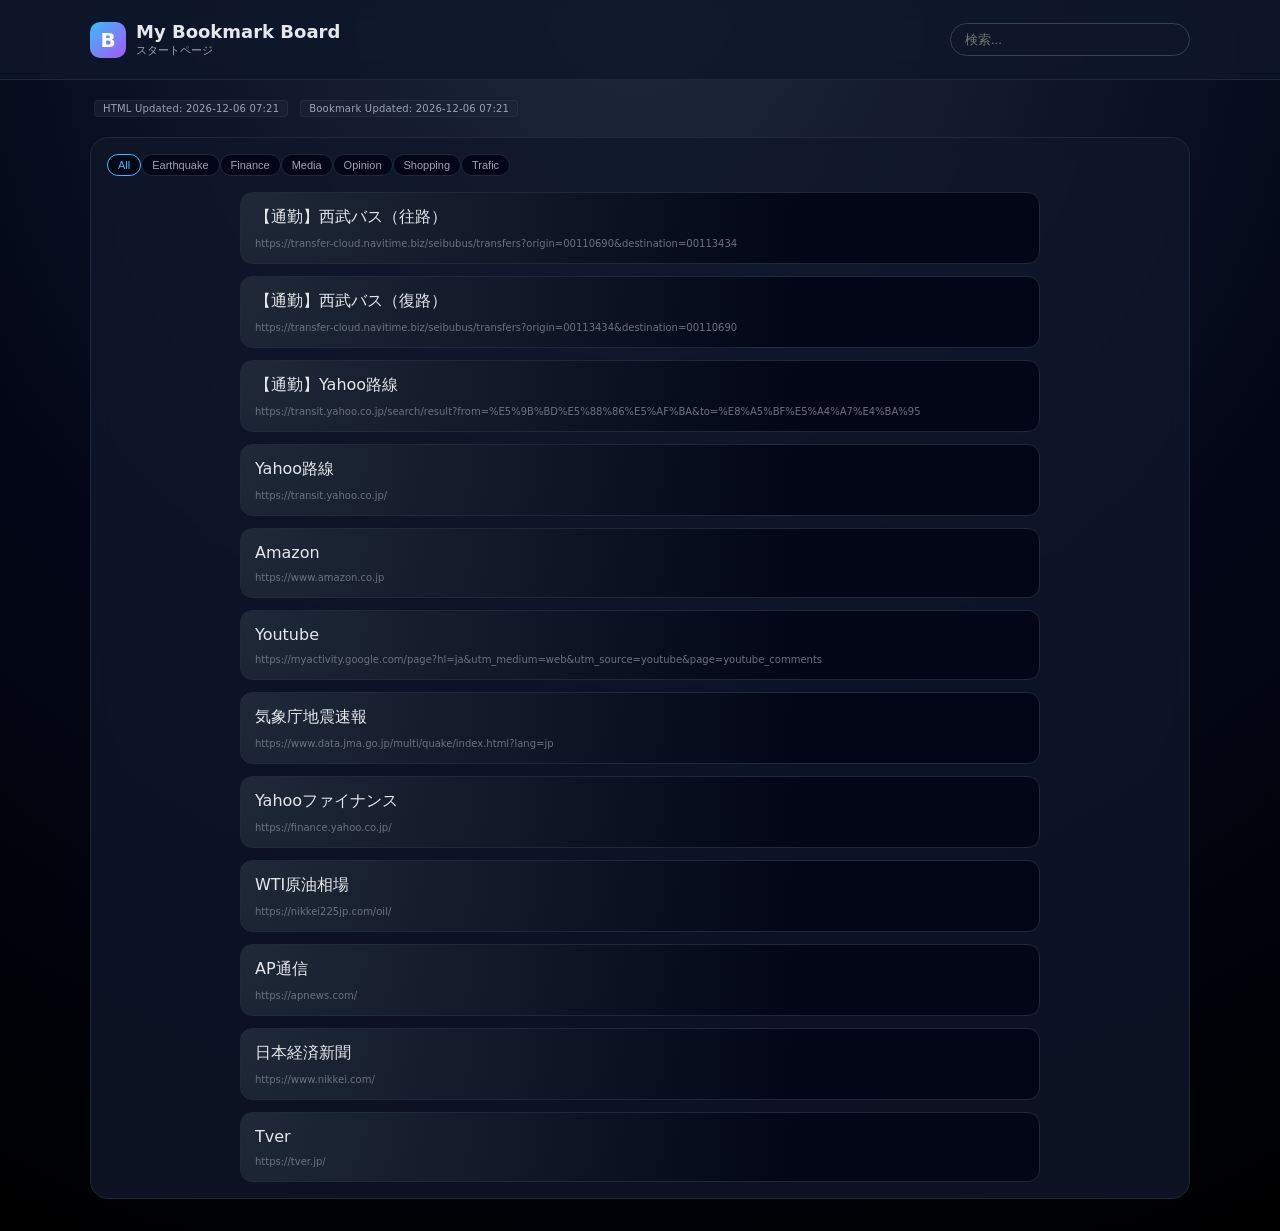
==== commit feac64ca: "Rename gemini-code-1777776464390.html to index.html" ====
--- a/index.html
+++ b/index.html
@@ -101,23 +101,22 @@
       white-space: nowrap;
     }
 
-    /* 更新情報エリアのスタイル */
     .info-container {
       display: flex;
       flex-wrap: wrap;
       gap: 12px;
       padding-left: 4px;
       margin-bottom: 4px;
-      user-select: none;
     }
 
     .file-info {
-      font-size: 11px;
+      font-size: 10px;
       color: #9ca3af;
       background: rgba(30, 41, 59, 0.5);
       padding: 2px 8px;
       border-radius: 4px;
       border: 1px solid rgba(255, 255, 255, 0.05);
+      letter-spacing: 0.02em;
     }
 
     .search {
@@ -137,18 +136,12 @@
       color: var(--text);
       font-size: 13px;
       outline: none;
-      transition: border-color 0.2s;
-    }
-
-    .search input:focus {
-      border-color: var(--accent);
     }
 
     main {
       background: rgba(15, 23, 42, 0.8);
       border-radius: 18px;
       border: 1px solid #1f2937;
-      box-shadow: 0 18px 40px rgba(0, 0, 0, 0.6);
       padding: 16px;
       display: flex;
       flex-direction: column;
@@ -156,25 +149,24 @@
       backdrop-filter: blur(12px);
     }
 
-    .section-header {
-      display: flex;
-      justify-content: space-between;
-      align-items: center;
-      gap: 8px;
-      flex-wrap: wrap;
-    }
-
-    .section-header h2 {
-      font-size: 14px;
-      letter-spacing: 0.04em;
-      text-transform: uppercase;
-      color: #9ca3af;
-    }
-
-    .tags {
-      display: flex;
-      flex-wrap: wrap;
-      gap: 6px;
+    .grid {
+      display: grid;
+      grid-template-columns: 1fr;
+      gap: 12px;
+      justify-items: center;
+    }
+
+    .card {
+      background: radial-gradient(circle at top left, #1f2937 0, #020617 70%);
+      border-radius: var(--radius);
+      padding: 14px;
+      border: 1px solid #1f2937;
+      display: flex;
+      flex-direction: column;
+      gap: 10px;
+      cursor: pointer;
+      width: 100%;
+      max-width: 800px; 
     }
 
     .tag {
@@ -185,116 +177,17 @@
       background: #020617;
       color: #9ca3af;
       cursor: pointer;
-      transition: all 0.2s;
     }
 
     .tag.active {
       border-color: var(--accent);
       color: var(--accent);
-      background: rgba(56, 189, 248, 0.1);
-    }
-
-    .grid {
-      display: grid;
-      grid-template-columns: 1fr;
-      gap: 12px;
-      justify-items: center;
-    }
-
-    .card {
-      position: relative;
-      background: radial-gradient(circle at top left, #1f2937 0, #020617 70%);
-      border-radius: var(--radius);
-      padding: 14px;
-      border: 1px solid #1f2937;
-      display: flex;
-      flex-direction: column;
-      gap: 10px;
-      cursor: pointer;
-      transition: transform 0.15s ease-out, border-color 0.15s;
-      width: 100%;
-      max-width: 800px; 
-    }
-
-    .card:hover {
-      transform: translateY(-3px);
-      border-color: var(--accent);
-      box-shadow: 0 10px 20px rgba(0, 0, 0, 0.4);
-    }
-
-    .card-header {
-      display: flex;
-      align-items: center;
-      gap: 10px;
-    }
-
-    .favicon {
-      width: 24px;
-      height: 24px;
-      border-radius: 6px;
-      background: #020617;
-      display: flex;
-      align-items: center;
-      justify-content: center;
-      font-size: 12px;
-      border: 1px solid #1f2937;
-      overflow: hidden;
-      flex-shrink: 0;
-    }
-
-    .favicon img {
-      width: 100%;
-      height: 100%;
-      object-fit: cover;
-    }
-
-    .card-title {
-      font-size: 14px;
-      font-weight: 600;
-      white-space: nowrap;
-      overflow: hidden;
-      text-overflow: ellipsis;
-    }
-
-    .card-url {
-      font-size: 11px;
-      color: #6b7280;
-      white-space: nowrap;
-      overflow: hidden;
-      text-overflow: ellipsis;
-    }
-
-    .card-footer {
-      display: flex;
-      justify-content: space-between;
-      align-items: center;
-      font-size: 10px;
-      color: #6b7280;
-      margin-top: auto;
-    }
-
-    .badge {
-      padding: 2px 8px;
-      border-radius: 999px;
-      border: 1px solid #1f2937;
-      background: #020617;
-    }
-
-    .pin {
-      position: absolute;
-      top: 8px;
-      right: 8px;
-      font-size: 12px;
-      color: #facc15;
     }
 
     @media (max-width: 600px) {
-      h1 { font-size: 15px; }
       .subtitle { display: none; }
       header { height: 70px; }
       body { padding-top: 85px; }
-      .card { max-width: 100%; }
-      .info-container { gap: 6px; }
     }
   </style>
 </head>
@@ -307,7 +200,7 @@
           <div class="logo">B</div>
           <div>
             <h1>My Bookmark Board</h1>
-            <div class="subtitle">スマホでもPCでも同じ感覚で使えるスタートページ</div>
+            <div class="subtitle">スタートページ</div>
           </div>
         </div>
         <div class="search">
@@ -316,18 +209,15 @@
       </div>
     </header>
 
-    <!-- 更新日時を表示するエリア -->
     <div class="info-container">
-      <div id="htmlInfo" class="file-info">HTML Updated: --</div>
-      <div id="jsonInfo" class="file-info">Bookmark Updated: --</div>
+      <div id="htmlInfo" class="file-info">HTML Updated: Loading...</div>
+      <div id="jsonInfo" class="file-info">Bookmark Updated: Loading...</div>
     </div>
 
     <main>
       <div class="section-header">
-        <h2>Collections</h2>
         <div class="tags" id="tagBar"></div>
       </div>
-
       <section class="grid" id="bookmarkGrid"></section>
     </main>
   </div>
@@ -337,13 +227,9 @@
     let activeTag = "All";
     let searchKeyword = "";
 
-    const gridEl = document.getElementById("bookmarkGrid");
-    const tagBarEl = document.getElementById("tagBar");
-    const searchInputEl = document.getElementById("searchInput");
-
-    // 日付フォーマット関数
-    function formatDate(dateString) {
-      const date = new Date(dateString);
+    // 日付を「YYYY-MM-DD HH:mm」形式にする関数
+    function formatDate(date) {
+      if (!date || isNaN(date.getTime())) return "--";
       const y = date.getFullYear();
       const m = String(date.getMonth() + 1).padStart(2, "0");
       const d = String(date.getDate()).padStart(2, "0");
@@ -352,96 +238,19 @@
       return `${y}-${m}-${d} ${hh}:${mm}`;
     }
 
-    // HTMLファイルの更新日取得
-    document.getElementById("htmlInfo").textContent = `HTML Updated: ${formatDate(document.lastModified)}`;
-
-    function getDomain(url) {
-      try { return new URL(url).hostname.replace("www.", ""); }
-      catch { return url; }
-    }
-
-    function getFaviconUrl(url) {
-      try {
-        const u = new URL(url);
-        return `${u.origin}/favicon.ico`;
-      } catch {
-        return "";
-      }
-    }
-
-    searchInputEl.addEventListener("input", (e) => {
-      searchKeyword = e.target.value.toLowerCase();
-      renderGrid();
-    });
-
-    function renderTags() {
-      const tags = ["All", ...new Set(bookmarks.map(b => b.tag))];
-      const sortedTags = ["All", ...tags.slice(1).sort((a, b) =>
-        a.localeCompare(b, 'en', { sensitivity: 'base' })
-      )];
-
-      tagBarEl.innerHTML = "";
-      sortedTags.forEach(tag => {
-        const btn = document.createElement("button");
-        btn.textContent = tag;
-        btn.className = "tag" + (tag === activeTag ? " active" : "");
-        btn.addEventListener("click", () => {
-          activeTag = tag;
-          renderTags();
-          renderGrid();
-        });
-        tagBarEl.appendChild(btn);
-      });
-    }
-
-    function renderGrid() {
-      gridEl.innerHTML = "";
-
-      const filtered = bookmarks
-        .filter(b => activeTag === "All" || b.tag === activeTag)
-        .filter(b =>
-          !searchKeyword ||
-          b.title.toLowerCase().includes(searchKeyword) ||
-          b.url.toLowerCase().includes(searchKeyword)
-        );
-
-      filtered.forEach(b => {
-        const card = document.createElement("article");
-        card.className = "card";
-        card.addEventListener("click", () => window.open(b.url, "_blank"));
-
-        const faviconUrl = getFaviconUrl(b.url);
-
-        card.innerHTML = `
-          ${b.pinned ? '<div class="pin">★</div>' : ""}
-          <div class="card-header">
-            <div class="favicon">
-              ${faviconUrl ? `<img src="${faviconUrl}" onerror="this.style.display='none';this.nextElementSibling.style.display='block';">` : ""}
-              <span style="display:${faviconUrl ? 'none' : 'block'}">${b.title[0] ?? "?"}</span>
-            </div>
-            <div style="overflow:hidden">
-              <div class="card-title" title="${b.title}">${b.title}</div>
-              <div class="card-url" title="${b.url}">${getDomain(b.url)}</div>
-            </div>
-          </div>
-          <div class="card-footer">
-            <span class="badge">${b.tag}</span>
-            <span>Open →</span>
-          </div>
-        `;
-        gridEl.appendChild(card);
-      });
-    }
-
-    // JSONデータの取得とJSON更新日の反映
+    // 1. HTMLの更新日（これは document.lastModified を使用）
+    const htmlLastMod = new Date(document.lastModified);
+    document.getElementById("htmlInfo").textContent = `HTML Updated: ${formatDate(htmlLastMod)}`;
+
+    // 2. JSONの更新日取得（サーバー通信時のみ正確に取得可能）
     fetch("bookmarks.json", { cache: "no-store" })
       .then(res => {
-        const lastModified = res.headers.get("Last-Modified");
-        if (lastModified) {
-          document.getElementById("jsonInfo").textContent = `Bookmark Updated: ${formatDate(lastModified)}`;
+        const jsonLastModHeader = res.headers.get("Last-Modified");
+        if (jsonLastModHeader) {
+          document.getElementById("jsonInfo").textContent = `Bookmark Updated: ${formatDate(new Date(jsonLastModHeader))}`;
         } else {
-          // サーバーによっては Last-Modified を返さないため、その場合は非表示にするか現在時刻にする等の処理
-          document.getElementById("jsonInfo").textContent = `Bookmark Updated: (Live)`;
+          // ローカル環境やサーバー設定で取れない場合
+          document.getElementById("jsonInfo").textContent = `Bookmark Updated: (Fetch Success)`;
         }
         return res.json();
       })
@@ -450,10 +259,43 @@
         renderTags();
         renderGrid();
       })
-      .catch(err => {
-        console.error("JSON 読み込みエラー:", err);
-        document.getElementById("bookmarkGrid").innerHTML = "<p style='color:red; font-size:12px;'>bookmarks.json が読み込めませんでした。</p>";
+      .catch(() => {
+        document.getElementById("jsonInfo").textContent = `Bookmark Updated: Error`;
       });
+
+    // --- 以下、描画ロジック（変更なし） ---
+    function renderTags() {
+      const tags = ["All", ...new Set(bookmarks.map(b => b.tag))].sort();
+      const tagBarEl = document.getElementById("tagBar");
+      tagBarEl.innerHTML = "";
+      tags.forEach(tag => {
+        const btn = document.createElement("button");
+        btn.textContent = tag;
+        btn.className = "tag" + (tag === activeTag ? " active" : "");
+        btn.onclick = () => { activeTag = tag; renderTags(); renderGrid(); };
+        tagBarEl.appendChild(btn);
+      });
+    }
+
+    function renderGrid() {
+      const gridEl = document.getElementById("bookmarkGrid");
+      gridEl.innerHTML = "";
+      bookmarks
+        .filter(b => (activeTag === "All" || b.tag === activeTag) && 
+                     (!searchKeyword || b.title.toLowerCase().includes(searchKeyword)))
+        .forEach(b => {
+          const card = document.createElement("article");
+          card.className = "card";
+          card.onclick = () => window.open(b.url, "_blank");
+          card.innerHTML = `<div class="card-title">${b.title}</div><div style="font-size:10px;color:#6b7280">${b.url}</div>`;
+          gridEl.appendChild(card);
+        });
+    }
+
+    document.getElementById("searchInput").oninput = (e) => {
+      searchKeyword = e.target.value.toLowerCase();
+      renderGrid();
+    };
   </script>
 </body>
 </html>
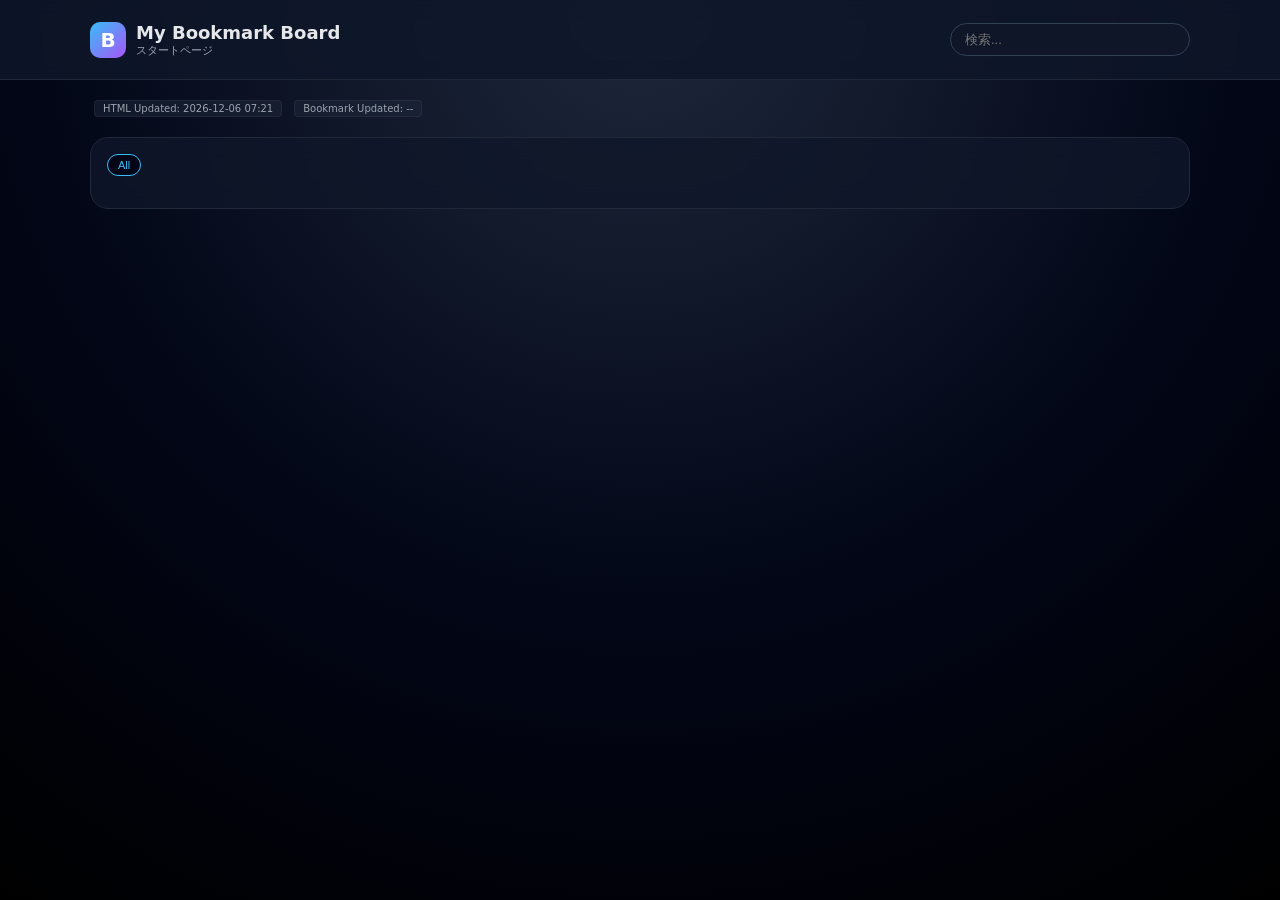
==== commit 3f3e8d39: "Rename gemini-code-1777776910322.html to index.html" ====
--- a/index.html
+++ b/index.html
@@ -92,7 +92,6 @@
     h1 {
       font-size: 18px;
       white-space: nowrap;
-      line-height: 1.2;
     }
 
     .subtitle {
@@ -101,6 +100,7 @@
       white-space: nowrap;
     }
 
+    /* 更新日時表示エリア */
     .info-container {
       display: flex;
       flex-wrap: wrap;
@@ -116,7 +116,6 @@
       padding: 2px 8px;
       border-radius: 4px;
       border: 1px solid rgba(255, 255, 255, 0.05);
-      letter-spacing: 0.02em;
     }
 
     .search {
@@ -149,24 +148,10 @@
       backdrop-filter: blur(12px);
     }
 
-    .grid {
-      display: grid;
-      grid-template-columns: 1fr;
-      gap: 12px;
-      justify-items: center;
-    }
-
-    .card {
-      background: radial-gradient(circle at top left, #1f2937 0, #020617 70%);
-      border-radius: var(--radius);
-      padding: 14px;
-      border: 1px solid #1f2937;
-      display: flex;
-      flex-direction: column;
-      gap: 10px;
-      cursor: pointer;
-      width: 100%;
-      max-width: 800px; 
+    .tags {
+      display: flex;
+      flex-wrap: wrap;
+      gap: 6px;
     }
 
     .tag {
@@ -183,6 +168,36 @@
       border-color: var(--accent);
       color: var(--accent);
     }
+
+    .grid {
+      display: grid;
+      grid-template-columns: 1fr;
+      gap: 12px;
+      justify-items: center;
+    }
+
+    .card {
+      position: relative;
+      background: radial-gradient(circle at top left, #1f2937 0, #020617 70%);
+      border-radius: var(--radius);
+      padding: 14px;
+      border: 1px solid #1f2937;
+      display: flex;
+      flex-direction: column;
+      gap: 10px;
+      cursor: pointer;
+      width: 100%;
+      max-width: 800px; 
+      transition: transform 0.15s, border-color 0.15s;
+    }
+
+    .card:hover {
+      transform: translateY(-2px);
+      border-color: var(--accent);
+    }
+
+    .card-title { font-size: 14px; font-weight: 600; }
+    .card-url { font-size: 11px; color: #6b7280; overflow: hidden; text-overflow: ellipsis; white-space: nowrap; }
 
     @media (max-width: 600px) {
       .subtitle { display: none; }
@@ -215,9 +230,7 @@
     </div>
 
     <main>
-      <div class="section-header">
-        <div class="tags" id="tagBar"></div>
-      </div>
+      <div class="tags" id="tagBar"></div>
       <section class="grid" id="bookmarkGrid"></section>
     </main>
   </div>
@@ -227,69 +240,59 @@
     let activeTag = "All";
     let searchKeyword = "";
 
-    // 日付を「YYYY-MM-DD HH:mm」形式にする関数
-    function formatDate(date) {
-      if (!date || isNaN(date.getTime())) return "--";
-      const y = date.getFullYear();
-      const m = String(date.getMonth() + 1).padStart(2, "0");
-      const d = String(date.getDate()).padStart(2, "0");
-      const hh = String(date.getHours()).padStart(2, "0");
-      const mm = String(date.getMinutes()).padStart(2, "0");
-      return `${y}-${m}-${d} ${hh}:${mm}`;
-    }
-
-    // 1. HTMLの更新日（これは document.lastModified を使用）
-    const htmlLastMod = new Date(document.lastModified);
-    document.getElementById("htmlInfo").textContent = `HTML Updated: ${formatDate(htmlLastMod)}`;
-
-    // 2. JSONの更新日取得（サーバー通信時のみ正確に取得可能）
+    // 1. HTML更新日（ファイルの最終更新日時）
+    const htmlDate = new Date(document.lastModified);
+    document.getElementById("htmlInfo").textContent = `HTML Updated: ${htmlDate.getFullYear()}-${String(htmlDate.getMonth()+1).padStart(2,'0')}-${String(htmlDate.getDate()).padStart(2,'0')} ${String(htmlDate.getHours()).padStart(2,'0')}:${String(htmlDate.getMinutes()).padStart(2,'0')}`;
+
+    // 2. JSONデータの読み込み（マクロで出力したupdated項目を使用）
     fetch("bookmarks.json", { cache: "no-store" })
-      .then(res => {
-        const jsonLastModHeader = res.headers.get("Last-Modified");
-        if (jsonLastModHeader) {
-          document.getElementById("jsonInfo").textContent = `Bookmark Updated: ${formatDate(new Date(jsonLastModHeader))}`;
-        } else {
-          // ローカル環境やサーバー設定で取れない場合
-          document.getElementById("jsonInfo").textContent = `Bookmark Updated: (Fetch Success)`;
-        }
-        return res.json();
-      })
-      .then(data => {
-        bookmarks = data;
+      .then(res => res.json())
+      .then(json => {
+        // マクロで出力した日時を画面に反映
+        document.getElementById("jsonInfo").textContent = `Bookmark Updated: ${json.updated || '--'}`;
+        
+        // 本体データ（配列）をセット
+        bookmarks = json.bookmarks || [];
+        
         renderTags();
         renderGrid();
       })
-      .catch(() => {
-        document.getElementById("jsonInfo").textContent = `Bookmark Updated: Error`;
+      .catch(err => {
+        console.error("JSON読み込み失敗:", err);
+        document.getElementById("jsonInfo").textContent = "Bookmark Updated: Error";
       });
 
-    // --- 以下、描画ロジック（変更なし） ---
     function renderTags() {
+      const tagBar = document.getElementById("tagBar");
       const tags = ["All", ...new Set(bookmarks.map(b => b.tag))].sort();
-      const tagBarEl = document.getElementById("tagBar");
-      tagBarEl.innerHTML = "";
+      tagBar.innerHTML = "";
       tags.forEach(tag => {
         const btn = document.createElement("button");
         btn.textContent = tag;
         btn.className = "tag" + (tag === activeTag ? " active" : "");
         btn.onclick = () => { activeTag = tag; renderTags(); renderGrid(); };
-        tagBarEl.appendChild(btn);
+        tagBar.appendChild(btn);
       });
     }
 
     function renderGrid() {
-      const gridEl = document.getElementById("bookmarkGrid");
-      gridEl.innerHTML = "";
-      bookmarks
-        .filter(b => (activeTag === "All" || b.tag === activeTag) && 
-                     (!searchKeyword || b.title.toLowerCase().includes(searchKeyword)))
-        .forEach(b => {
-          const card = document.createElement("article");
-          card.className = "card";
-          card.onclick = () => window.open(b.url, "_blank");
-          card.innerHTML = `<div class="card-title">${b.title}</div><div style="font-size:10px;color:#6b7280">${b.url}</div>`;
-          gridEl.appendChild(card);
-        });
+      const grid = document.getElementById("bookmarkGrid");
+      grid.innerHTML = "";
+      const filtered = bookmarks.filter(b => 
+        (activeTag === "All" || b.tag === activeTag) &&
+        (!searchKeyword || b.title.toLowerCase().includes(searchKeyword))
+      );
+
+      filtered.forEach(b => {
+        const card = document.createElement("article");
+        card.className = "card";
+        card.onclick = () => window.open(b.url, "_blank");
+        card.innerHTML = `
+          <div class="card-title">${b.title}</div>
+          <div class="card-url">${b.url}</div>
+        `;
+        grid.appendChild(card);
+      });
     }
 
     document.getElementById("searchInput").oninput = (e) => {
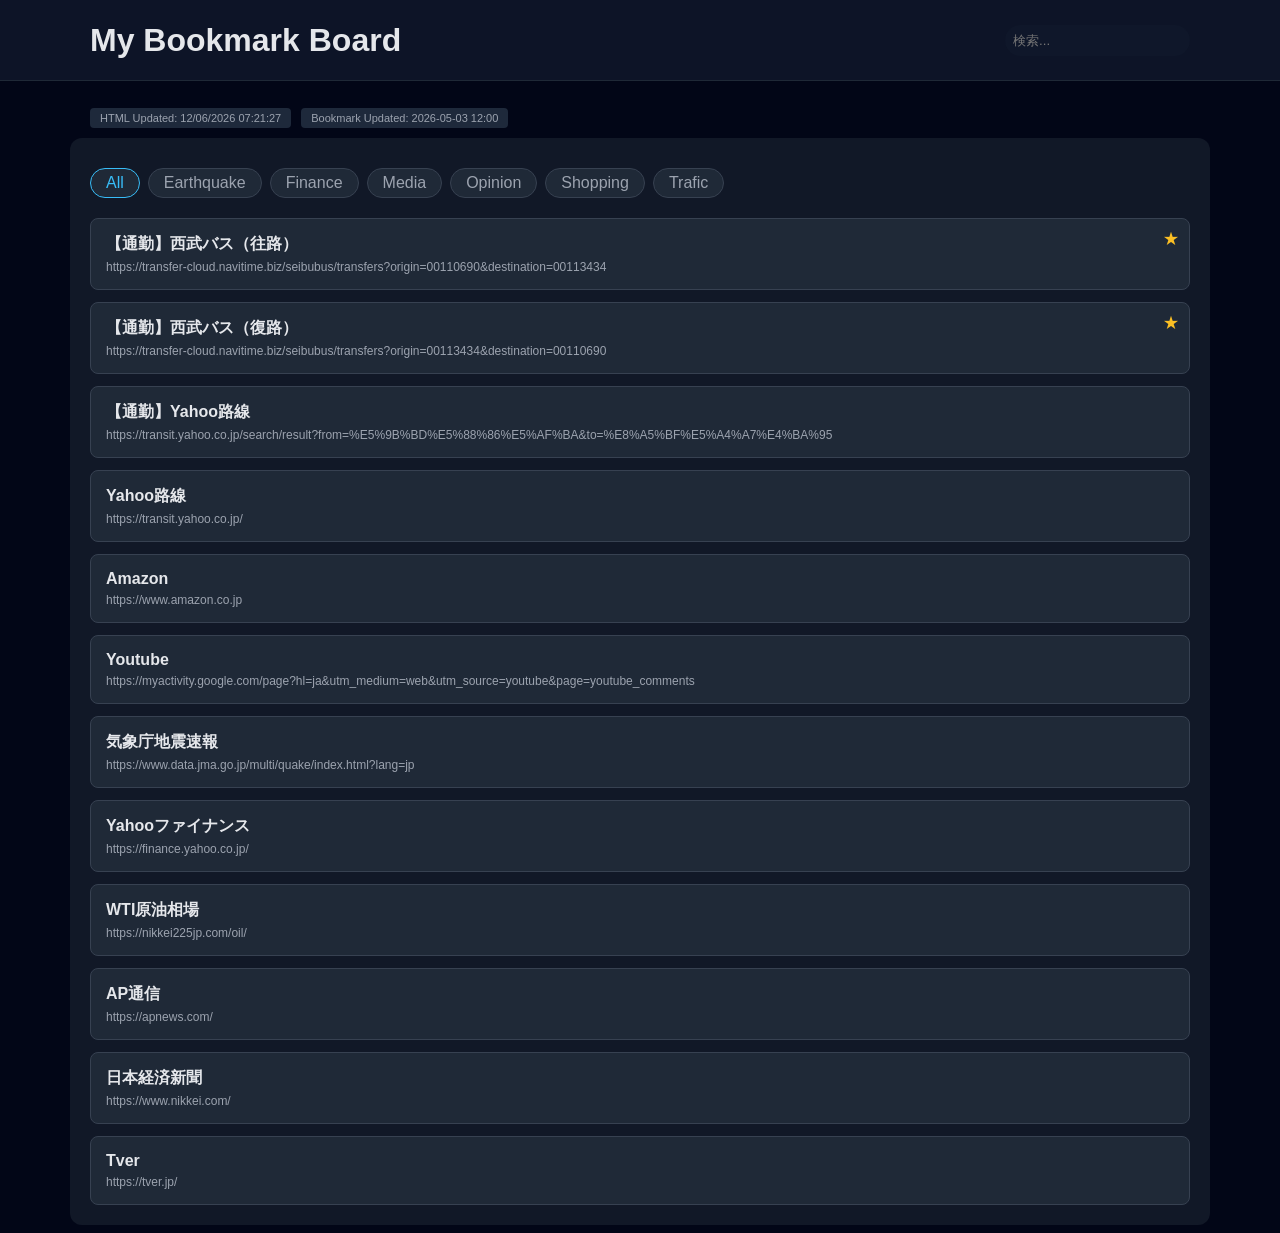
==== commit d4034e00: "Rename gemini-code-1777777163656.html to index.html" ====
--- a/index.html
+++ b/index.html
@@ -4,301 +4,115 @@
   <meta charset="UTF-8" />
   <meta name="viewport" content="width=device-width,initial-scale=1" />
   <title>My Bookmarks</title>
-
-  <link rel="icon" type="image/png" sizes="32x32" href="maruto.png">
-  <link rel="icon" type="image/png" sizes="192x192" href="maruto.png">
-
   <style>
-    :root {
-      --bg: #0f172a;
-      --card: #1e293b;
-      --accent: #38bdf8;
-      --text: #e5e7eb;
-      --muted: #9ca3af;
-      --radius: 12px;
-    }
-
-    * {
-      box-sizing: border-box;
-      margin: 0;
-      padding: 0;
-    }
-
-    body {
-      font-family: system-ui, -apple-system, BlinkMacSystemFont, "Segoe UI", sans-serif;
-      background: radial-gradient(circle at top, #1e293b 0, #020617 55%, #000 100%);
-      color: var(--text);
-      min-height: 100vh;
-      padding-top: 100px;
-      padding-left: 16px;
-      padding-right: 16px;
-      padding-bottom: 32px;
-    }
-
-    .app {
-      width: 100%;
-      max-width: 1100px;
-      margin: 0 auto;
-      display: flex;
-      flex-direction: column;
-      gap: 16px;
-    }
-
-    header {
-      position: fixed;
-      top: 0;
-      left: 0;
-      width: 100%;
-      height: 80px;
-      z-index: 9999;
-      background: rgba(15, 23, 42, 0.85);
-      backdrop-filter: blur(10px);
-      border-bottom: 1px solid #1f2937;
-      display: flex;
-      justify-content: center;
-      align-items: center;
-      padding: 0 16px;
-    }
-
-    .header-inner {
-      width: 100%;
-      max-width: 1100px;
-      display: flex;
-      align-items: center;
-      justify-content: space-between;
-      gap: 12px;
-    }
-
-    .title {
-      display: flex;
-      align-items: center;
-      gap: 10px;
-      flex-shrink: 0;
-    }
-
-    .logo {
-      width: 36px;
-      height: 36px;
-      border-radius: 10px;
-      background: linear-gradient(135deg, #38bdf8, #a855f7);
-      display: flex;
-      align-items: center;
-      justify-content: center;
-      font-weight: 700;
-      font-size: 20px;
-      color: white;
-    }
-
-    h1 {
-      font-size: 18px;
-      white-space: nowrap;
-    }
-
-    .subtitle {
-      font-size: 11px;
-      color: var(--muted);
-      white-space: nowrap;
-    }
-
-    /* 更新日時表示エリア */
-    .info-container {
-      display: flex;
-      flex-wrap: wrap;
-      gap: 12px;
-      padding-left: 4px;
-      margin-bottom: 4px;
-    }
-
-    .file-info {
-      font-size: 10px;
-      color: #9ca3af;
-      background: rgba(30, 41, 59, 0.5);
-      padding: 2px 8px;
-      border-radius: 4px;
-      border: 1px solid rgba(255, 255, 255, 0.05);
-    }
-
-    .search {
-      flex: 1;
-      display: flex;
-      justify-content: flex-end;
-      min-width: 120px;
-    }
-
-    .search input {
-      width: 100%;
-      max-width: 240px;
-      padding: 8px 14px;
-      border-radius: 999px;
-      border: 1px solid #334155;
-      background: rgba(15, 23, 42, 0.9);
-      color: var(--text);
-      font-size: 13px;
-      outline: none;
-    }
-
-    main {
-      background: rgba(15, 23, 42, 0.8);
-      border-radius: 18px;
-      border: 1px solid #1f2937;
-      padding: 16px;
-      display: flex;
-      flex-direction: column;
-      gap: 16px;
-      backdrop-filter: blur(12px);
-    }
-
-    .tags {
-      display: flex;
-      flex-wrap: wrap;
-      gap: 6px;
-    }
-
-    .tag {
-      font-size: 11px;
-      padding: 4px 10px;
-      border-radius: 999px;
-      border: 1px solid #1f2937;
-      background: #020617;
-      color: #9ca3af;
-      cursor: pointer;
-    }
-
-    .tag.active {
-      border-color: var(--accent);
-      color: var(--accent);
-    }
-
-    .grid {
-      display: grid;
-      grid-template-columns: 1fr;
-      gap: 12px;
-      justify-items: center;
-    }
-
-    .card {
-      position: relative;
-      background: radial-gradient(circle at top left, #1f2937 0, #020617 70%);
-      border-radius: var(--radius);
-      padding: 14px;
-      border: 1px solid #1f2937;
-      display: flex;
-      flex-direction: column;
-      gap: 10px;
-      cursor: pointer;
-      width: 100%;
-      max-width: 800px; 
-      transition: transform 0.15s, border-color 0.15s;
-    }
-
-    .card:hover {
-      transform: translateY(-2px);
-      border-color: var(--accent);
-    }
-
-    .card-title { font-size: 14px; font-weight: 600; }
-    .card-url { font-size: 11px; color: #6b7280; overflow: hidden; text-overflow: ellipsis; white-space: nowrap; }
-
-    @media (max-width: 600px) {
-      .subtitle { display: none; }
-      header { height: 70px; }
-      body { padding-top: 85px; }
-    }
+    /* 以前のスタイルを継承 */
+    :root { --bg: #0f172a; --accent: #38bdf8; --text: #e5e7eb; --muted: #9ca3af; }
+    body { font-family: sans-serif; background: #020617; color: var(--text); padding-top: 100px; }
+    header { position: fixed; top: 0; left: 0; width: 100%; height: 80px; background: rgba(15, 23, 42, 0.9); backdrop-filter: blur(10px); border-bottom: 1px solid #1f2937; display: flex; align-items: center; justify-content: center; z-index: 9999; }
+    .header-inner { width: 100%; max-width: 1100px; padding: 0 20px; display: flex; justify-content: space-between; align-items: center; }
+    .info-container { width: 100%; max-width: 1100px; margin: 0 auto 10px; display: flex; gap: 10px; }
+    .file-info { font-size: 11px; color: var(--muted); background: #1e293b; padding: 4px 10px; border-radius: 4px; }
+    main { width: 100%; max-width: 1100px; margin: 0 auto; background: #111827; padding: 20px; border-radius: 12px; }
+    .tags { display: flex; flex-wrap: wrap; gap: 8px; margin-bottom: 20px; }
+    .tag { padding: 5px 15px; border-radius: 20px; background: #1f2937; border: 1px solid #374151; color: var(--muted); cursor: pointer; }
+    .tag.active { border-color: var(--accent); color: var(--accent); }
+    .grid { display: grid; grid-template-columns: 1fr; gap: 12px; }
+    .card { background: #1f2937; padding: 15px; border-radius: 8px; border: 1px solid #374151; cursor: pointer; position: relative; }
+    .card:hover { border-color: var(--accent); }
+    .card-title { font-weight: bold; margin-bottom: 5px; }
+    .card-url { font-size: 12px; color: var(--muted); overflow: hidden; text-overflow: ellipsis; white-space: nowrap; }
+    .pin { position: absolute; top: 10px; right: 10px; color: #fbbf24; }
+    #error-log { color: #f87171; font-size: 12px; margin-bottom: 10px; }
   </style>
 </head>
+<body>
 
-<body>
-  <div class="app">
-    <header>
-      <div class="header-inner">
-        <div class="title">
-          <div class="logo">B</div>
-          <div>
-            <h1>My Bookmark Board</h1>
-            <div class="subtitle">スタートページ</div>
-          </div>
-        </div>
-        <div class="search">
-          <input id="searchInput" type="search" placeholder="検索..." />
-        </div>
-      </div>
-    </header>
+<header>
+  <div class="header-inner">
+    <h1>My Bookmark Board</h1>
+    <input id="searchInput" type="text" placeholder="検索..." style="padding:8px; border-radius:20px; border:none; background:#0f172a; color:white;">
+  </div>
+</header>
 
-    <div class="info-container">
-      <div id="htmlInfo" class="file-info">HTML Updated: Loading...</div>
-      <div id="jsonInfo" class="file-info">Bookmark Updated: Loading...</div>
-    </div>
+<div class="info-container">
+  <div id="htmlInfo" class="file-info">HTML: Loading...</div>
+  <div id="jsonInfo" class="file-info">Bookmark: Loading...</div>
+</div>
 
-    <main>
-      <div class="tags" id="tagBar"></div>
-      <section class="grid" id="bookmarkGrid"></section>
-    </main>
-  </div>
+<main>
+  <div id="error-log"></div>
+  <div id="tagBar" class="tags"></div>
+  <section id="bookmarkGrid" class="grid"></section>
+</main>
 
-  <script>
-    let bookmarks = [];
-    let activeTag = "All";
-    let searchKeyword = "";
+<script>
+  let bookmarks = [];
+  let activeTag = "All";
+  let searchKeyword = "";
 
-    // 1. HTML更新日（ファイルの最終更新日時）
-    const htmlDate = new Date(document.lastModified);
-    document.getElementById("htmlInfo").textContent = `HTML Updated: ${htmlDate.getFullYear()}-${String(htmlDate.getMonth()+1).padStart(2,'0')}-${String(htmlDate.getDate()).padStart(2,'0')} ${String(htmlDate.getHours()).padStart(2,'0')}:${String(htmlDate.getMinutes()).padStart(2,'0')}`;
+  // HTML更新日
+  document.getElementById("htmlInfo").textContent = `HTML Updated: ${document.lastModified}`;
 
-    // 2. JSONデータの読み込み（マクロで出力したupdated項目を使用）
-    fetch("bookmarks.json", { cache: "no-store" })
-      .then(res => res.json())
-      .then(json => {
-        // マクロで出力した日時を画面に反映
-        document.getElementById("jsonInfo").textContent = `Bookmark Updated: ${json.updated || '--'}`;
-        
-        // 本体データ（配列）をセット
-        bookmarks = json.bookmarks || [];
-        
-        renderTags();
-        renderGrid();
-      })
-      .catch(err => {
-        console.error("JSON読み込み失敗:", err);
-        document.getElementById("jsonInfo").textContent = "Bookmark Updated: Error";
-      });
+  async function loadJSON() {
+    const errorEl = document.getElementById("error-log");
+    try {
+      const response = await fetch("bookmarks.json", { cache: "no-store" });
+      if (!response.ok) throw new Error("JSONファイルが見つかりません");
+      
+      const json = await response.json();
+      
+      // ここがポイント：VBAで出力した「updated」と「bookmarks」を読み取る
+      document.getElementById("jsonInfo").textContent = `Bookmark Updated: ${json.updated || "不明"}`;
+      bookmarks = json.bookmarks || [];
+      
+      renderTags();
+      renderGrid();
+    } catch (e) {
+      errorEl.textContent = "【エラー】JSONの読み込みに失敗しました。VBAで出力したJSONの形式が崩れている可能性があります。: " + e.message;
+      console.error(e);
+    }
+  }
 
-    function renderTags() {
-      const tagBar = document.getElementById("tagBar");
-      const tags = ["All", ...new Set(bookmarks.map(b => b.tag))].sort();
-      tagBar.innerHTML = "";
-      tags.forEach(tag => {
-        const btn = document.createElement("button");
-        btn.textContent = tag;
-        btn.className = "tag" + (tag === activeTag ? " active" : "");
-        btn.onclick = () => { activeTag = tag; renderTags(); renderGrid(); };
-        tagBar.appendChild(btn);
-      });
-    }
+  function renderTags() {
+    const tagBar = document.getElementById("tagBar");
+    const tags = ["All", ...new Set(bookmarks.map(b => b.tag))].sort();
+    tagBar.innerHTML = "";
+    tags.forEach(tag => {
+      const btn = document.createElement("div");
+      btn.textContent = tag;
+      btn.className = "tag" + (tag === activeTag ? " active" : "");
+      btn.onclick = () => { activeTag = tag; renderTags(); renderGrid(); };
+      tagBar.appendChild(btn);
+    });
+  }
 
-    function renderGrid() {
-      const grid = document.getElementById("bookmarkGrid");
-      grid.innerHTML = "";
-      const filtered = bookmarks.filter(b => 
-        (activeTag === "All" || b.tag === activeTag) &&
-        (!searchKeyword || b.title.toLowerCase().includes(searchKeyword))
-      );
+  function renderGrid() {
+    const grid = document.getElementById("bookmarkGrid");
+    grid.innerHTML = "";
+    const filtered = bookmarks.filter(b => 
+      (activeTag === "All" || b.tag === activeTag) &&
+      (b.title.toLowerCase().includes(searchKeyword))
+    );
 
-      filtered.forEach(b => {
-        const card = document.createElement("article");
-        card.className = "card";
-        card.onclick = () => window.open(b.url, "_blank");
-        card.innerHTML = `
-          <div class="card-title">${b.title}</div>
-          <div class="card-url">${b.url}</div>
-        `;
-        grid.appendChild(card);
-      });
-    }
+    filtered.forEach(b => {
+      const card = document.createElement("div");
+      card.className = "card";
+      card.onclick = () => window.open(b.url, "_blank");
+      card.innerHTML = `
+        ${b.pinned ? '<span class="pin">★</span>' : ""}
+        <div class="card-title">${b.title}</div>
+        <div class="card-url">${b.url}</div>
+      `;
+      grid.appendChild(card);
+    });
+  }
 
-    document.getElementById("searchInput").oninput = (e) => {
-      searchKeyword = e.target.value.toLowerCase();
-      renderGrid();
-    };
-  </script>
+  document.getElementById("searchInput").oninput = (e) => {
+    searchKeyword = e.target.value.toLowerCase();
+    renderGrid();
+  };
+
+  loadJSON();
+</script>
 </body>
 </html>
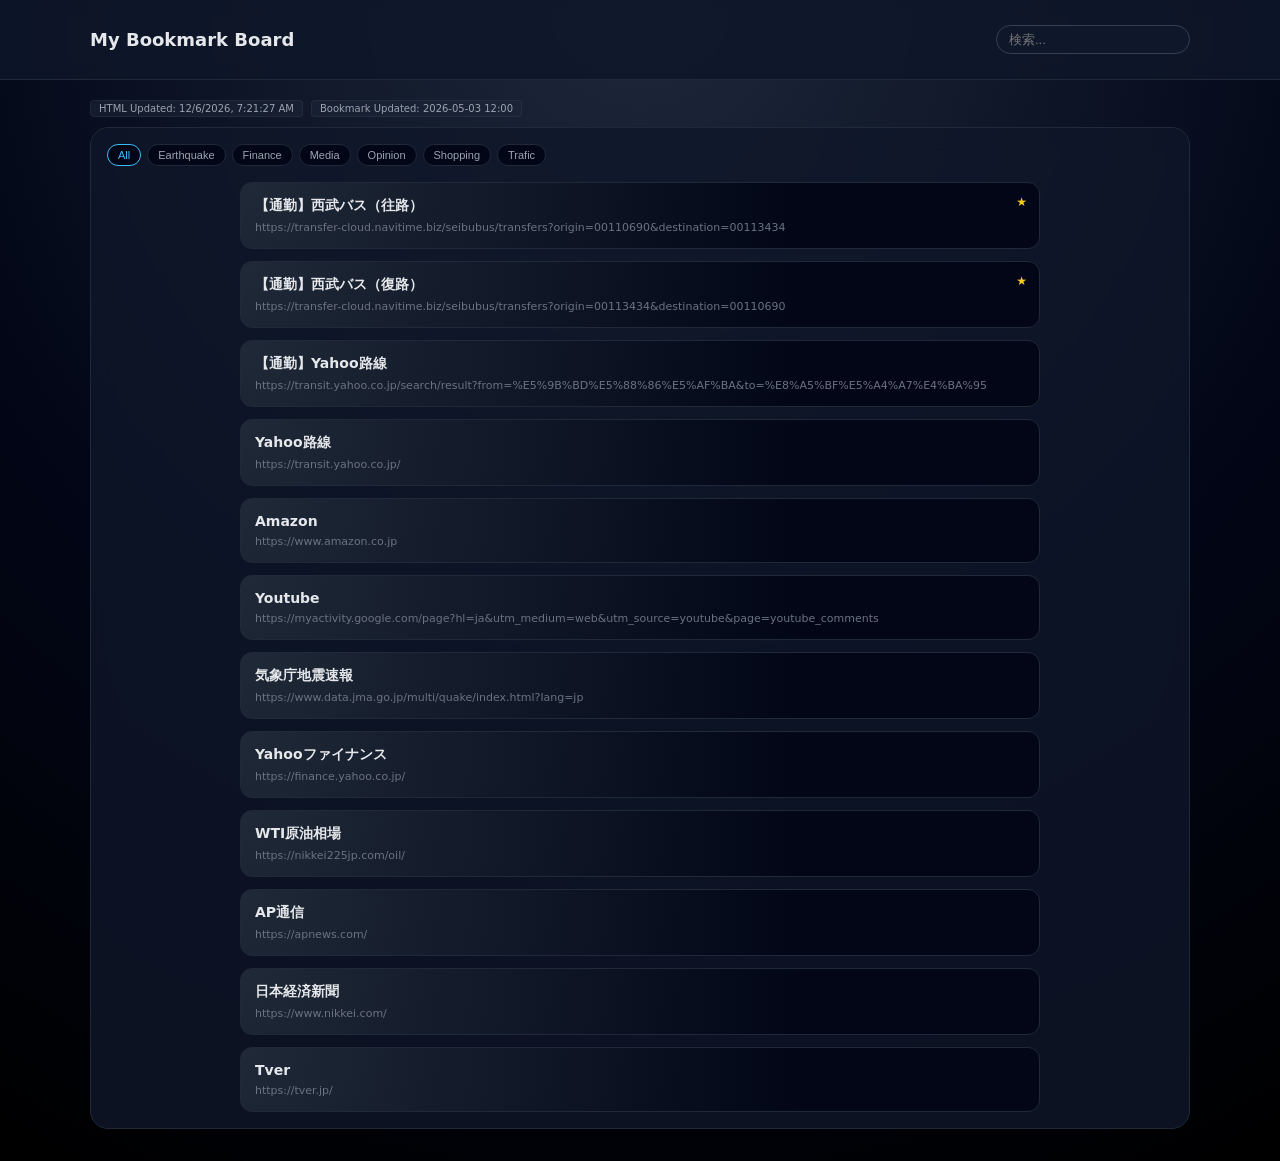
==== commit 7f4f5a24: "Rename gemini-code-1777777400035.html to index.html" ====
--- a/index.html
+++ b/index.html
@@ -5,114 +5,262 @@
   <meta name="viewport" content="width=device-width,initial-scale=1" />
   <title>My Bookmarks</title>
   <style>
-    /* 以前のスタイルを継承 */
-    :root { --bg: #0f172a; --accent: #38bdf8; --text: #e5e7eb; --muted: #9ca3af; }
-    body { font-family: sans-serif; background: #020617; color: var(--text); padding-top: 100px; }
-    header { position: fixed; top: 0; left: 0; width: 100%; height: 80px; background: rgba(15, 23, 42, 0.9); backdrop-filter: blur(10px); border-bottom: 1px solid #1f2937; display: flex; align-items: center; justify-content: center; z-index: 9999; }
-    .header-inner { width: 100%; max-width: 1100px; padding: 0 20px; display: flex; justify-content: space-between; align-items: center; }
-    .info-container { width: 100%; max-width: 1100px; margin: 0 auto 10px; display: flex; gap: 10px; }
-    .file-info { font-size: 11px; color: var(--muted); background: #1e293b; padding: 4px 10px; border-radius: 4px; }
-    main { width: 100%; max-width: 1100px; margin: 0 auto; background: #111827; padding: 20px; border-radius: 12px; }
-    .tags { display: flex; flex-wrap: wrap; gap: 8px; margin-bottom: 20px; }
-    .tag { padding: 5px 15px; border-radius: 20px; background: #1f2937; border: 1px solid #374151; color: var(--muted); cursor: pointer; }
-    .tag.active { border-color: var(--accent); color: var(--accent); }
-    .grid { display: grid; grid-template-columns: 1fr; gap: 12px; }
-    .card { background: #1f2937; padding: 15px; border-radius: 8px; border: 1px solid #374151; cursor: pointer; position: relative; }
-    .card:hover { border-color: var(--accent); }
-    .card-title { font-weight: bold; margin-bottom: 5px; }
-    .card-url { font-size: 12px; color: var(--muted); overflow: hidden; text-overflow: ellipsis; white-space: nowrap; }
-    .pin { position: absolute; top: 10px; right: 10px; color: #fbbf24; }
-    #error-log { color: #f87171; font-size: 12px; margin-bottom: 10px; }
+    :root {
+      --bg: #0f172a;
+      --card: #1e293b;
+      --accent: #38bdf8;
+      --text: #e5e7eb;
+      --muted: #9ca3af;
+      --radius: 12px;
+    }
+
+    * {
+      box-sizing: border-box;
+      margin: 0;
+      padding: 0;
+    }
+
+    body {
+      font-family: system-ui, -apple-system, sans-serif;
+      background: radial-gradient(circle at top, #1e293b 0, #020617 55%, #000 100%);
+      color: var(--text);
+      min-height: 100vh;
+      padding-top: 100px;
+      padding-left: 16px;
+      padding-right: 16px;
+      padding-bottom: 32px;
+      overflow-x: hidden; /* 横揺れを完全に防止 */
+    }
+
+    header {
+      position: fixed;
+      top: 0;
+      left: 0;
+      width: 100%;
+      height: 80px;
+      z-index: 9999;
+      background: rgba(15, 23, 42, 0.85);
+      backdrop-filter: blur(10px);
+      border-bottom: 1px solid #1f2937;
+      display: flex;
+      justify-content: center;
+      align-items: center;
+      padding: 0 16px;
+    }
+
+    .header-inner {
+      width: 100%;
+      max-width: 1100px;
+      display: flex;
+      align-items: center;
+      justify-content: space-between;
+      gap: 12px;
+    }
+
+    h1 {
+      font-size: 18px;
+      white-space: nowrap;
+    }
+
+    .info-container {
+      width: 100%;
+      max-width: 1100px;
+      margin: 0 auto 10px;
+      display: flex;
+      flex-wrap: wrap;
+      gap: 8px;
+    }
+
+    .file-info {
+      font-size: 10px;
+      color: var(--muted);
+      background: rgba(30, 41, 59, 0.5);
+      padding: 2px 8px;
+      border-radius: 4px;
+      border: 1px solid rgba(255, 255, 255, 0.05);
+    }
+
+    main {
+      width: 100%;
+      max-width: 1100px;
+      margin: 0 auto;
+      background: rgba(15, 23, 42, 0.8);
+      border-radius: 18px;
+      border: 1px solid #1f2937;
+      padding: 16px;
+      backdrop-filter: blur(12px);
+    }
+
+    .tags {
+      display: flex;
+      flex-wrap: wrap;
+      gap: 6px;
+      margin-bottom: 16px;
+    }
+
+    .tag {
+      font-size: 11px;
+      padding: 4px 10px;
+      border-radius: 999px;
+      border: 1px solid #1f2937;
+      background: #020617;
+      color: #9ca3af;
+      cursor: pointer;
+    }
+
+    .tag.active {
+      border-color: var(--accent);
+      color: var(--accent);
+    }
+
+    .grid {
+      display: grid;
+      grid-template-columns: 1fr;
+      gap: 12px;
+      justify-items: center;
+    }
+
+    /* ▼ カードの修正ポイント */
+    .card {
+      position: relative;
+      background: radial-gradient(circle at top left, #1f2937 0, #020617 70%);
+      border-radius: var(--radius);
+      padding: 14px;
+      border: 1px solid #1f2937;
+      display: flex;
+      flex-direction: column;
+      gap: 6px;
+      cursor: pointer;
+      width: 100%;
+      max-width: 800px;
+      overflow: hidden; /* 子要素のはみ出しを隠す */
+    }
+
+    .card-title {
+      font-size: 14px;
+      font-weight: 600;
+      padding-right: 24px; /* ピンと重ならないように */
+      white-space: nowrap;
+      overflow: hidden;
+      text-overflow: ellipsis;
+    }
+
+    /* ▼ URLが横に突き抜けないための設定 */
+    .card-url {
+      font-size: 11px;
+      color: #6b7280;
+      white-space: nowrap;      /* 改行させない */
+      overflow: hidden;         /* はみ出た分を隠す */
+      text-overflow: ellipsis;  /* 末尾を「...」にする */
+      width: 100%;              /* 親の幅に合わせる */
+    }
+
+    .pin {
+      position: absolute;
+      top: 12px;
+      right: 12px;
+      font-size: 12px;
+      color: #facc15;
+    }
+
+    @media (max-width: 600px) {
+      header { height: 70px; }
+      body { padding-top: 85px; }
+      h1 { font-size: 16px; }
+      .search input { width: 120px; }
+    }
   </style>
 </head>
 <body>
 
-<header>
-  <div class="header-inner">
-    <h1>My Bookmark Board</h1>
-    <input id="searchInput" type="text" placeholder="検索..." style="padding:8px; border-radius:20px; border:none; background:#0f172a; color:white;">
+  <header>
+    <div class="header-inner">
+      <div class="title">
+        <h1>My Bookmark Board</h1>
+      </div>
+      <div class="search">
+        <input id="searchInput" type="text" placeholder="検索..." style="padding:6px 12px; border-radius:20px; border:1px solid #334155; background:#0f172a; color:white; font-size:13px;">
+      </div>
+    </div>
+  </header>
+
+  <div class="info-container">
+    <div id="htmlInfo" class="file-info">HTML: Loading...</div>
+    <div id="jsonInfo" class="file-info">Bookmark: Loading...</div>
   </div>
-</header>
-
-<div class="info-container">
-  <div id="htmlInfo" class="file-info">HTML: Loading...</div>
-  <div id="jsonInfo" class="file-info">Bookmark: Loading...</div>
-</div>
-
-<main>
-  <div id="error-log"></div>
-  <div id="tagBar" class="tags"></div>
-  <section id="bookmarkGrid" class="grid"></section>
-</main>
-
-<script>
-  let bookmarks = [];
-  let activeTag = "All";
-  let searchKeyword = "";
-
-  // HTML更新日
-  document.getElementById("htmlInfo").textContent = `HTML Updated: ${document.lastModified}`;
-
-  async function loadJSON() {
-    const errorEl = document.getElementById("error-log");
-    try {
-      const response = await fetch("bookmarks.json", { cache: "no-store" });
-      if (!response.ok) throw new Error("JSONファイルが見つかりません");
+
+  <main>
+    <div id="tagBar" class="tags"></div>
+    <section id="bookmarkGrid" class="grid"></section>
+  </main>
+
+  <script>
+    let bookmarks = [];
+    let activeTag = "All";
+    let searchKeyword = "";
+
+    // HTML更新日
+    const htmlDate = new Date(document.lastModified);
+    document.getElementById("htmlInfo").textContent = `HTML Updated: ${htmlDate.toLocaleString()}`;
+
+    // JSON読み込み
+    async function loadJSON() {
+      try {
+        const res = await fetch("bookmarks.json", { cache: "no-store" });
+        const json = await res.json();
+        
+        document.getElementById("jsonInfo").textContent = `Bookmark Updated: ${json.updated || '--'}`;
+        bookmarks = json.bookmarks || [];
+        
+        renderTags();
+        renderGrid();
+      } catch (e) {
+        console.error("Load error:", e);
+        document.getElementById("jsonInfo").textContent = "Bookmark: Error";
+      }
+    }
+
+    function renderTags() {
+      const tagBar = document.getElementById("tagBar");
+      const tags = ["All", ...new Set(bookmarks.map(b => b.tag))].sort();
+      tagBar.innerHTML = "";
+      tags.forEach(tag => {
+        const btn = document.createElement("button");
+        btn.textContent = tag;
+        btn.className = "tag" + (tag === activeTag ? " active" : "");
+        btn.onclick = () => { activeTag = tag; renderTags(); renderGrid(); };
+        tagBar.appendChild(btn);
+      });
+    }
+
+    function renderGrid() {
+      const grid = document.getElementById("bookmarkGrid");
+      grid.innerHTML = "";
       
-      const json = await response.json();
-      
-      // ここがポイント：VBAで出力した「updated」と「bookmarks」を読み取る
-      document.getElementById("jsonInfo").textContent = `Bookmark Updated: ${json.updated || "不明"}`;
-      bookmarks = json.bookmarks || [];
-      
-      renderTags();
+      const filtered = bookmarks.filter(b => 
+        (activeTag === "All" || b.tag === activeTag) &&
+        (b.title.toLowerCase().includes(searchKeyword) || b.url.toLowerCase().includes(searchKeyword))
+      );
+
+      filtered.forEach(b => {
+        const card = document.createElement("article");
+        card.className = "card";
+        card.onclick = () => window.open(b.url, "_blank");
+        card.innerHTML = `
+          ${b.pinned ? '<span class="pin">★</span>' : ""}
+          <div class="card-title" title="${b.title}">${b.title}</div>
+          <div class="card-url">${b.url}</div>
+        `;
+        grid.appendChild(card);
+      });
+    }
+
+    document.getElementById("searchInput").oninput = (e) => {
+      searchKeyword = e.target.value.toLowerCase();
       renderGrid();
-    } catch (e) {
-      errorEl.textContent = "【エラー】JSONの読み込みに失敗しました。VBAで出力したJSONの形式が崩れている可能性があります。: " + e.message;
-      console.error(e);
-    }
-  }
-
-  function renderTags() {
-    const tagBar = document.getElementById("tagBar");
-    const tags = ["All", ...new Set(bookmarks.map(b => b.tag))].sort();
-    tagBar.innerHTML = "";
-    tags.forEach(tag => {
-      const btn = document.createElement("div");
-      btn.textContent = tag;
-      btn.className = "tag" + (tag === activeTag ? " active" : "");
-      btn.onclick = () => { activeTag = tag; renderTags(); renderGrid(); };
-      tagBar.appendChild(btn);
-    });
-  }
-
-  function renderGrid() {
-    const grid = document.getElementById("bookmarkGrid");
-    grid.innerHTML = "";
-    const filtered = bookmarks.filter(b => 
-      (activeTag === "All" || b.tag === activeTag) &&
-      (b.title.toLowerCase().includes(searchKeyword))
-    );
-
-    filtered.forEach(b => {
-      const card = document.createElement("div");
-      card.className = "card";
-      card.onclick = () => window.open(b.url, "_blank");
-      card.innerHTML = `
-        ${b.pinned ? '<span class="pin">★</span>' : ""}
-        <div class="card-title">${b.title}</div>
-        <div class="card-url">${b.url}</div>
-      `;
-      grid.appendChild(card);
-    });
-  }
-
-  document.getElementById("searchInput").oninput = (e) => {
-    searchKeyword = e.target.value.toLowerCase();
-    renderGrid();
-  };
-
-  loadJSON();
-</script>
+    };
+
+    loadJSON();
+  </script>
 </body>
 </html>
